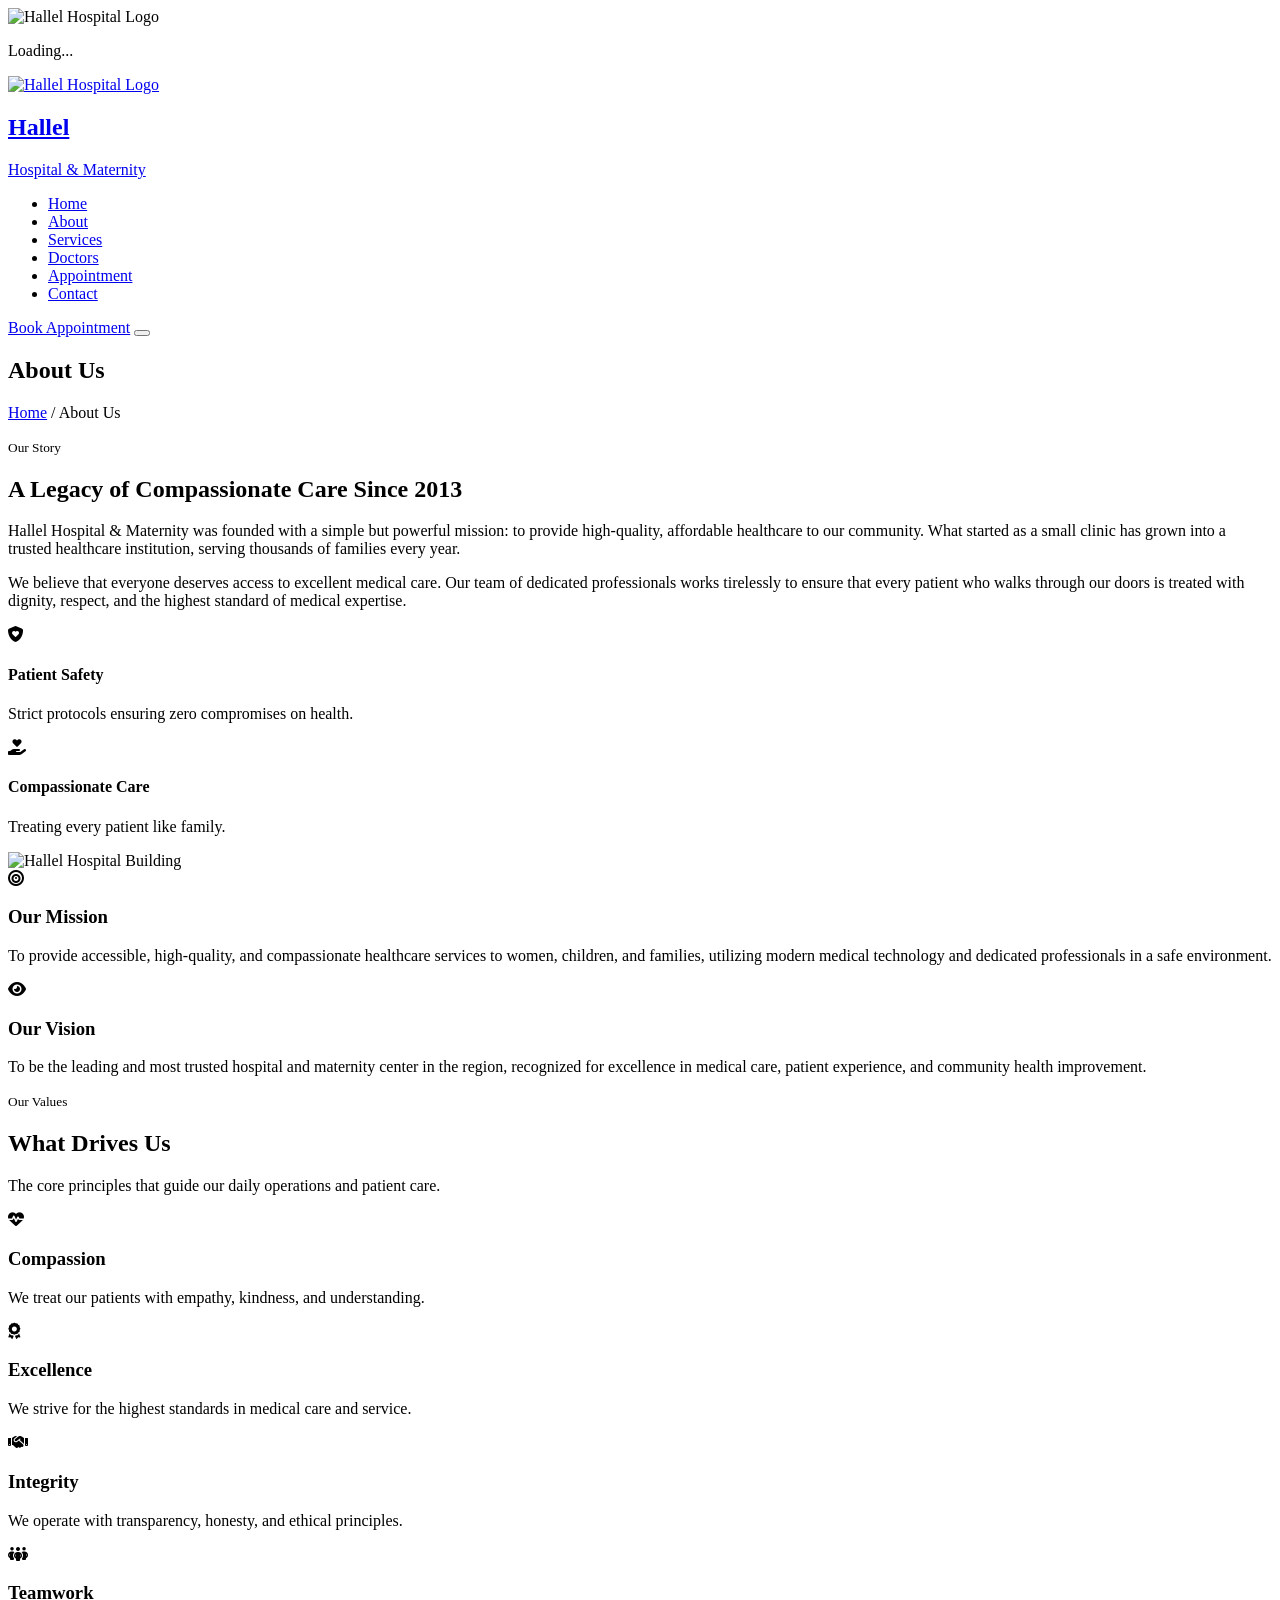
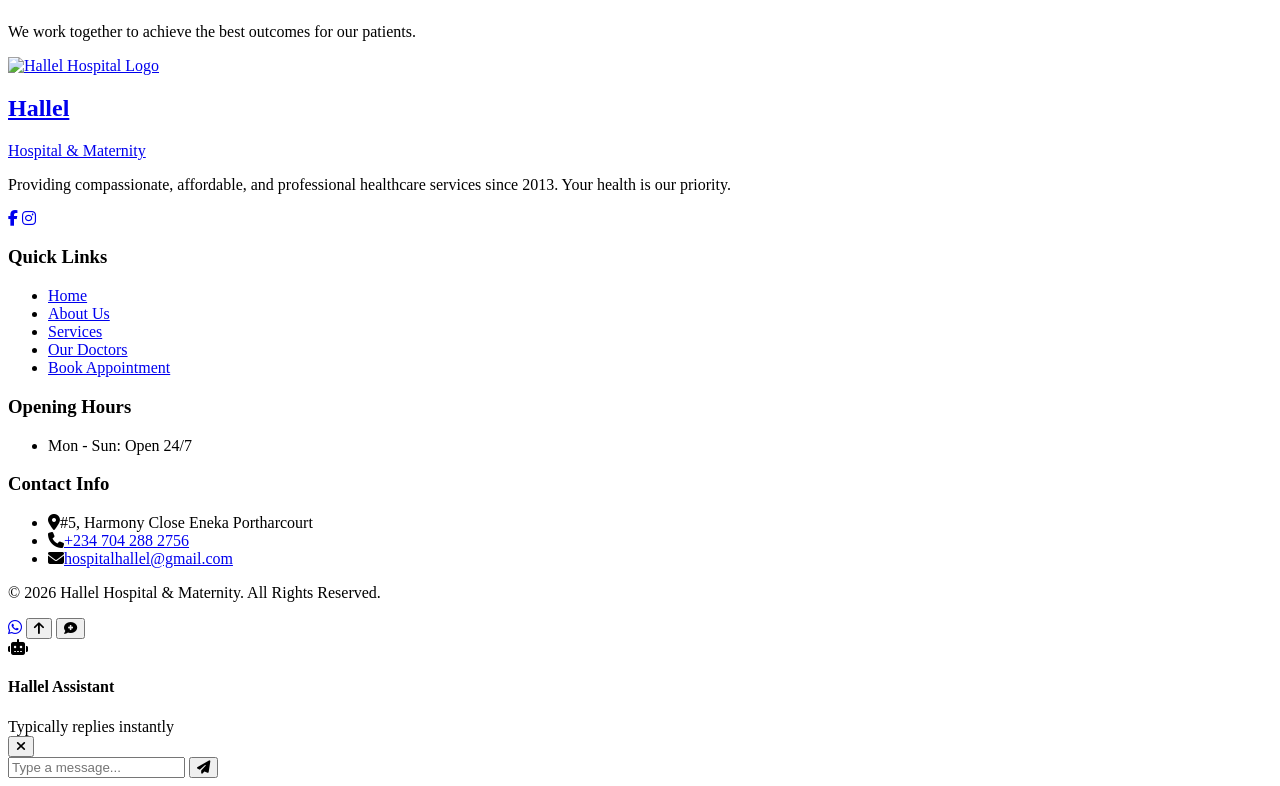
==== about.html @ 0f75df00 "Add files via upload" ====
<!DOCTYPE html>
<html lang="en">
<head>
<meta charset="UTF-8">
<meta name="viewport" content="width=device-width, initial-scale=1.0">
<title>About Us - Hallel Hospital & Maternity</title>
<link rel="icon" type="image/png" href="images/logo.png">
<link rel="preconnect" href="https://fonts.googleapis.com">
<link rel="preconnect" href="https://fonts.gstatic.com" crossorigin>
<link href="https://fonts.googleapis.com/css2?family=Fraunces:opsz,wght@9..144,500;9..144,600;9..144,700&family=Manrope:wght@400;500;600;700;800&display=swap" rel="stylesheet">
<link rel="stylesheet" href="https://cdnjs.cloudflare.com/ajax/libs/font-awesome/6.7.2/css/all.min.css">
<link rel="stylesheet" href="css/style.css">
</head>
<body>

<div id="preloader">
  <div class="preloader-content">
    <img src="images/logo.png" alt="Hallel Hospital Logo">
    <p>Loading...</p>
  </div>
</div>

<header>
  <div class="nav-container">
    <a href="index.html" class="logo">
      <img src="images/logo.png" alt="Hallel Hospital Logo">
      <div class="logo-text"><h2>Hallel</h2><span>Hospital & Maternity</span></div>
    </a>
    <ul class="nav-links" id="nav-links">
      <li><a href="index.html">Home</a></li>
      <li><a href="about.html" class="active-link">About</a></li>
      <li><a href="services.html">Services</a></li>
      <li><a href="doctors.html">Doctors</a></li>
      <li><a href="appointment.html">Appointment</a></li>
      <li><a href="contact.html">Contact</a></li>
    </ul>
    <div class="nav-actions">
      <a href="appointment.html" class="btn btn-primary nav-cta">Book Appointment</a>
      <button id="nav-toggle" aria-label="Menu"><span></span><span></span><span></span></button>
    </div>
  </div>
</header>

<section class="page-hero">
  <div class="hero-content">
    <h1>About Us</h1>
    <p><a href="index.html">Home</a> / About Us</p>
  </div>
</section>

<section class="about-story">
  <div class="container">
    <div class="story-grid">
      <div class="story-content">
        <small>Our Story</small>
        <h2>A Legacy of Compassionate Care Since 2013</h2>
        <p>Hallel Hospital & Maternity was founded with a simple but powerful mission: to provide high-quality, affordable healthcare to our community. What started as a small clinic has grown into a trusted healthcare institution, serving thousands of families every year.</p>
        <p>We believe that everyone deserves access to excellent medical care. Our team of dedicated professionals works tirelessly to ensure that every patient who walks through our doors is treated with dignity, respect, and the highest standard of medical expertise.</p>
        <div class="story-features">
          <div class="story-feature-item">
            <i class="fa-solid fa-shield-heart"></i>
            <div><h4>Patient Safety</h4><p>Strict protocols ensuring zero compromises on health.</p></div>
          </div>
          <div class="story-feature-item">
            <i class="fa-solid fa-hand-holding-heart"></i>
            <div><h4>Compassionate Care</h4><p>Treating every patient like family.</p></div>
          </div>
        </div>
      </div>
      <div class="story-image"><img src="images/about.jpg" alt="Hallel Hospital Building"></div>
    </div>
  </div>
</section>

<section class="mission-vision">
  <div class="container">
    <div class="mv-grid">
      <div class="mv-card">
        <div class="mv-icon"><i class="fa-solid fa-bullseye"></i></div>
        <h3>Our Mission</h3>
        <p>To provide accessible, high-quality, and compassionate healthcare services to women, children, and families, utilizing modern medical technology and dedicated professionals in a safe environment.</p>
      </div>
      <div class="mv-card">
        <div class="mv-icon"><i class="fa-solid fa-eye"></i></div>
        <h3>Our Vision</h3>
        <p>To be the leading and most trusted hospital and maternity center in the region, recognized for excellence in medical care, patient experience, and community health improvement.</p>
      </div>
    </div>
  </div>
</section>

<section class="core-values">
  <div class="container">
    <div class="section-header">
      <small>Our Values</small>
      <h2>What Drives Us</h2>
      <p>The core principles that guide our daily operations and patient care.</p>
    </div>
    <div class="values-grid">
      <div class="value-card"><i class="fa-solid fa-heart-pulse"></i><h3>Compassion</h3><p>We treat our patients with empathy, kindness, and understanding.</p></div>
      <div class="value-card"><i class="fa-solid fa-award"></i><h3>Excellence</h3><p>We strive for the highest standards in medical care and service.</p></div>
      <div class="value-card"><i class="fa-solid fa-handshake"></i><h3>Integrity</h3><p>We operate with transparency, honesty, and ethical principles.</p></div>
      <div class="value-card"><i class="fa-solid fa-people-group"></i><h3>Teamwork</h3><p>We work together to achieve the best outcomes for our patients.</p></div>
    </div>
  </div>
</section>

<footer class="footer">
  <div class="container footer-grid">
    <div class="footer-col footer-about">
      <a href="index.html" class="logo">
        <img src="images/logo.png" alt="Hallel Hospital Logo">
        <div class="logo-text"><h2>Hallel</h2><span>Hospital & Maternity</span></div>
      </a>
      <p>Providing compassionate, affordable, and professional healthcare services since 2013. Your health is our priority.</p>
      <div class="footer-socials">
        <a href="https://web.facebook.com/profile.php?id=61588732847922" target="_blank"><i class="fa-brands fa-facebook-f"></i></a>
        <a href="https://www.instagram.com/hallelhospitalofficial/" target="_blank"><i class="fa-brands fa-instagram"></i></a>
      </div>
    </div>
    <div class="footer-col">
      <h3>Quick Links</h3>
      <ul>
        <li><a href="index.html">Home</a></li>
        <li><a href="about.html">About Us</a></li>
        <li><a href="services.html">Services</a></li>
        <li><a href="doctors.html">Our Doctors</a></li>
        <li><a href="appointment.html">Book Appointment</a></li>
      </ul>
    </div>
    <div class="footer-col">
      <h3>Opening Hours</h3>
      <ul class="footer-hours"><li><span>Mon - Sun:</span> <span>Open 24/7</span></li></ul>
    </div>
    <div class="footer-col">
      <h3>Contact Info</h3>
      <ul class="footer-contact">
        <li><i class="fa-solid fa-location-dot"></i><span>#5, Harmony Close Eneka Portharcourt</span></li>
        <li><i class="fa-solid fa-phone"></i><a href="tel:+2347042882756">+234 704 288 2756</a></li>
        <li><i class="fa-solid fa-envelope"></i><a href="mailto:hospitalhallel@gmail.com">hospitalhallel@gmail.com</a></li>
      </ul>
    </div>
  </div>
  <div class="footer-bottom container"><p>&copy; 2026 Hallel Hospital & Maternity. All Rights Reserved.</p></div>
</footer>

<a href="https://wa.me/2347042882756" class="whatsapp-float" target="_blank"><i class="fa-brands fa-whatsapp"></i></a>
<button id="back-to-top" aria-label="Back to top"><i class="fa-solid fa-arrow-up"></i></button>

<button id="chatbot-toggle"><i class="fa-solid fa-comment-medical"></i></button>
<div id="chatbot-window" class="chatbot-hidden">
  <div class="chatbot-header">
    <div class="chatbot-header-info"><i class="fa-solid fa-robot"></i><div><h4>Hallel Assistant</h4><span>Typically replies instantly</span></div></div>
    <button id="chatbot-close"><i class="fa-solid fa-xmark"></i></button>
  </div>
  <div id="chatbot-messages"></div>
  <div class="chatbot-input">
    <input type="text" id="chatbot-input" placeholder="Type a message...">
    <button id="chatbot-send"><i class="fa-solid fa-paper-plane"></i></button>
  </div>
</div>

<script src="js/script.js"></script>
</body>
</html>
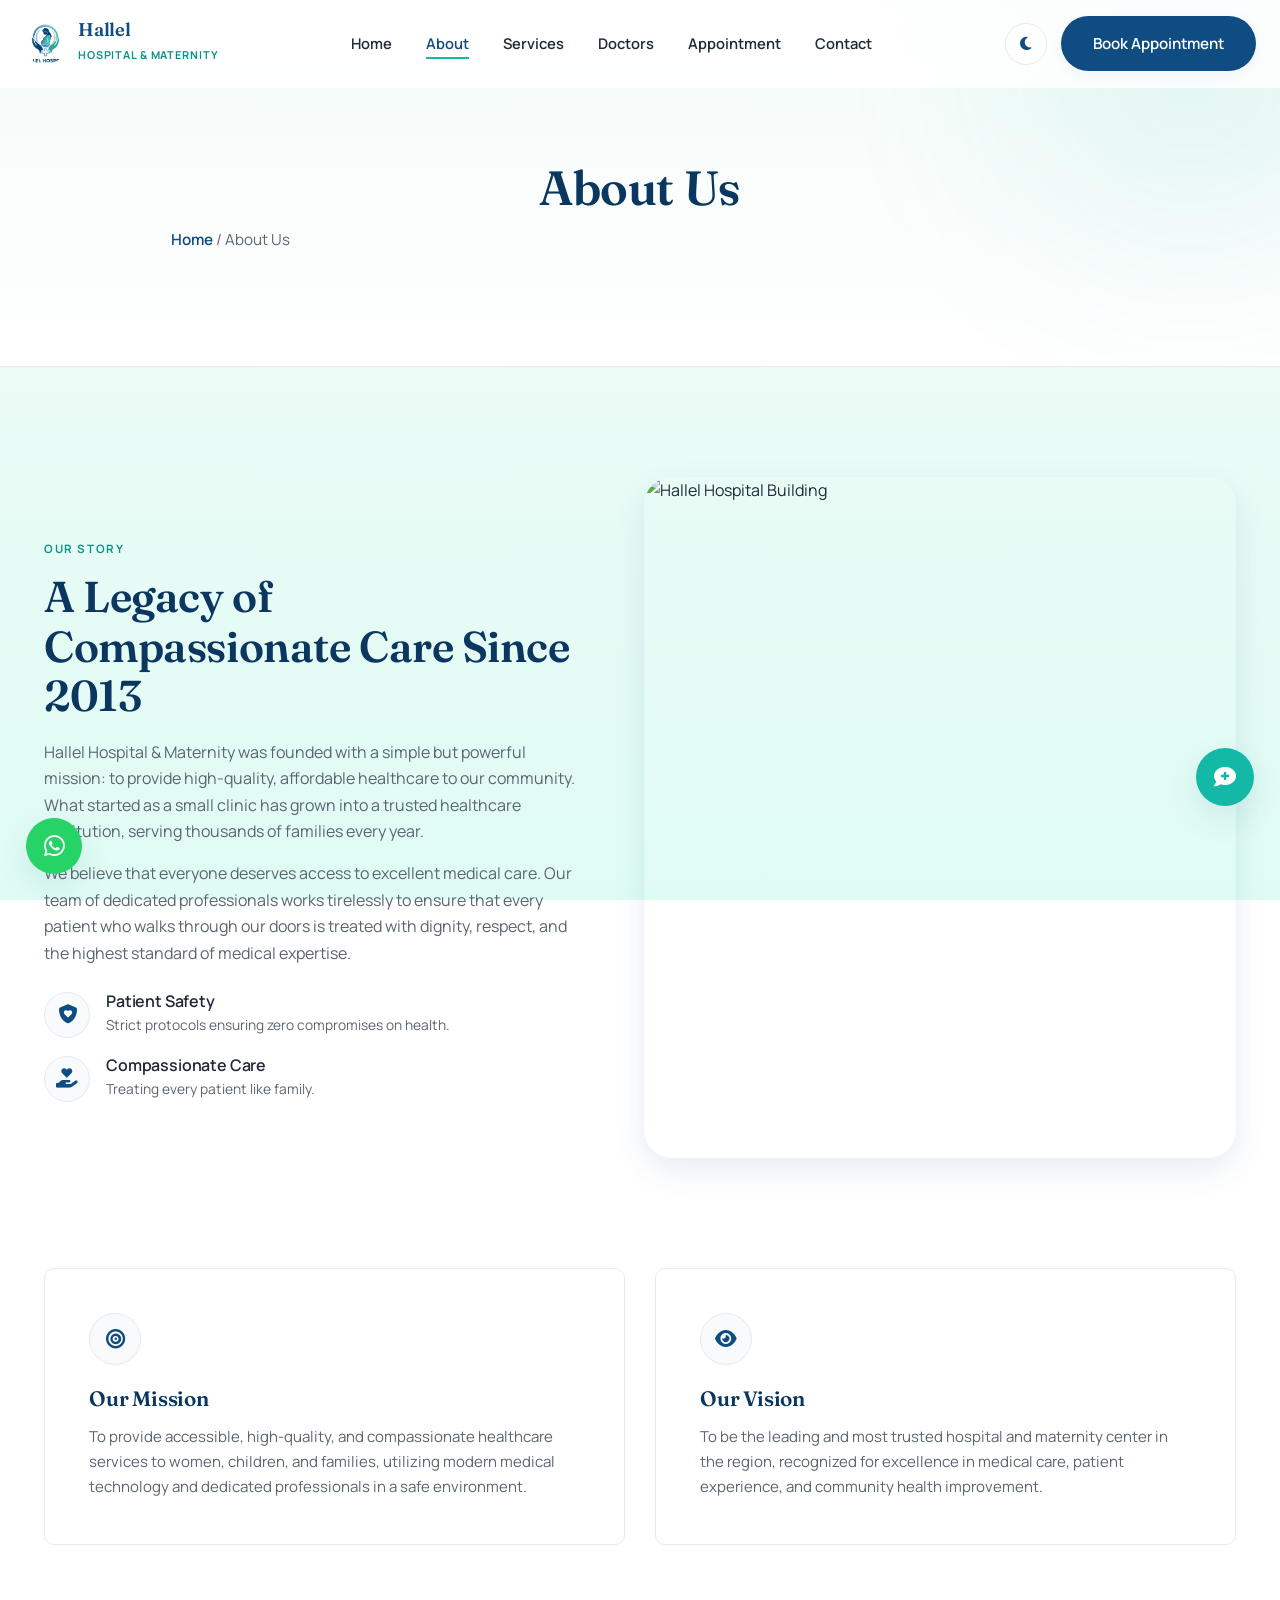
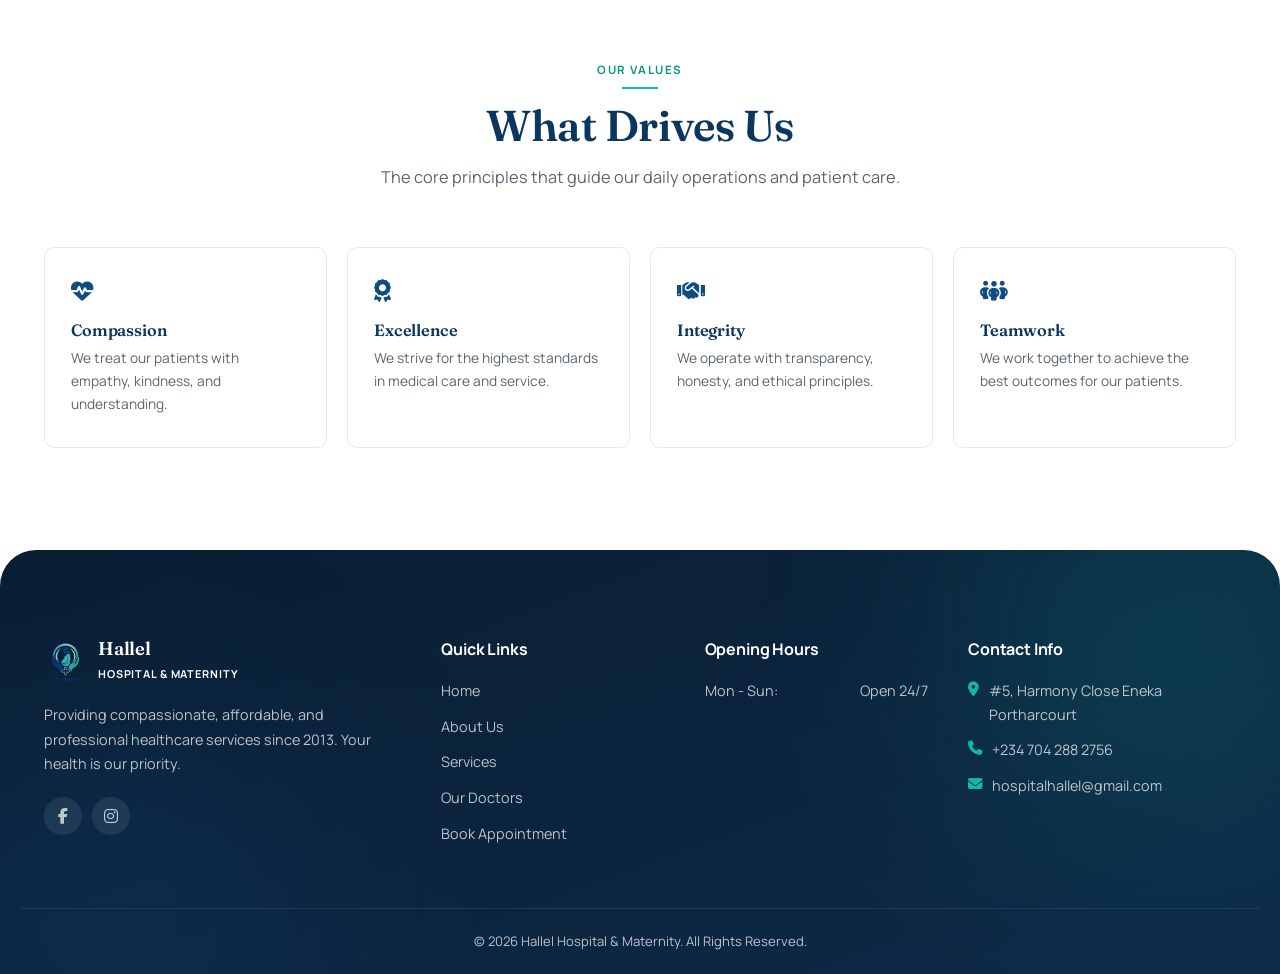
==== commit 47ad20ca: "Add files via upload" ====
--- a/about.html
+++ b/about.html
@@ -35,6 +35,7 @@
       <li><a href="contact.html">Contact</a></li>
     </ul>
     <div class="nav-actions">
+      <button id="theme-toggle" aria-label="Toggle dark mode"><i class="fa-solid fa-moon"></i></button>
       <a href="appointment.html" class="btn btn-primary nav-cta">Book Appointment</a>
       <button id="nav-toggle" aria-label="Menu"><span></span><span></span><span></span></button>
     </div>
--- a/css/style.css
+++ b/css/style.css
@@ -0,0 +1,573 @@
+/* =========================================================
+   HALLEL HOSPITAL & MATERNITY — Premium Design System
+   ========================================================= */
+
+:root {
+  --primary: #0F4C81;
+  --primary-dark: #0A3660;
+  --primary-tint: #E8F0F7;
+  --accent: #14B8A6;
+  --accent-dark: #0D9488;
+  --bg: #FFFFFF;
+  --bg-secondary: #F8FAFC;
+  --success: #22C55E;
+  --emergency: #EC562C;
+  --text: #1F2937;
+  --text-muted: #5B6472;
+  --border: #E5EAF0;
+
+  --font-display: 'Fraunces', serif;
+  --font-body: 'Manrope', sans-serif;
+
+  --radius-sm: 10px;
+  --radius-md: 18px;
+  --radius-lg: 28px;
+  --shadow-sm: 0 4px 16px rgba(15, 76, 129, 0.06);
+  --shadow-md: 0 12px 32px rgba(15, 76, 129, 0.10);
+  --shadow-lg: 0 24px 60px rgba(15, 76, 129, 0.14);
+  --transition: 0.35s cubic-bezier(.4,0,.2,1);
+}
+
+* { margin: 0; padding: 0; box-sizing: border-box; }
+
+html { scroll-behavior: smooth; }
+
+body {
+  font-family: var(--font-body);
+  color: var(--text);
+  background: linear-gradient(180deg, #FFFFFF 0%, #EAFBF6 45%, #DFFCF4 100%);
+  background-attachment: fixed;
+  line-height: 1.65;
+  overflow-x: hidden;
+  -webkit-font-smoothing: antialiased;
+}
+
+img { max-width: 100%; display: block; }
+a { text-decoration: none; color: inherit; }
+ul { list-style: none; }
+button { font-family: inherit; cursor: pointer; border: none; background: none; }
+
+.container { max-width: 1240px; margin: 0 auto; padding: 0 24px; }
+
+/* ---------- Typography ---------- */
+h1, h2, h3, h4 { font-family: var(--font-display); font-weight: 600; color: var(--primary-dark); line-height: 1.15; letter-spacing: -0.01em; }
+h2 { font-size: clamp(1.9rem, 3.4vw, 2.7rem); }
+h3 { font-size: 1.3rem; }
+.section-header { text-align: center; max-width: 620px; margin: 0 auto 56px; }
+.section-header small {
+  display: inline-block; color: var(--accent-dark); font-weight: 700; letter-spacing: 0.14em;
+  text-transform: uppercase; font-size: 0.72rem; margin-bottom: 12px; position: relative; padding-bottom: 10px;
+}
+.section-header small::after {
+  content: ''; position: absolute; bottom: 0; left: 50%; transform: translateX(-50%);
+  width: 36px; height: 2px; background: var(--accent);
+}
+.section-header p { color: var(--text-muted); margin-top: 14px; font-size: 1.02rem; }
+
+/* ---------- Buttons ---------- */
+.btn {
+  display: inline-flex; align-items: center; gap: 10px; padding: 15px 32px;
+  border-radius: 999px; font-weight: 600; font-size: 0.95rem; transition: var(--transition);
+  white-space: nowrap;
+}
+.btn-primary { background: var(--primary); color: #fff; box-shadow: var(--shadow-sm); }
+.btn-primary:hover { background: var(--primary-dark); transform: translateY(-2px); box-shadow: var(--shadow-md); }
+.btn-secondary { background: #fff; color: var(--primary); border: 1.5px solid var(--border); }
+.btn-secondary:hover { border-color: var(--primary); background: var(--primary-tint); }
+.btn-accent { background: var(--accent); color: #fff; }
+.btn-accent:hover { background: var(--accent-dark); }
+
+/* ---------- Preloader ---------- */
+#preloader {
+  position: fixed; inset: 0; background: var(--bg); z-index: 9999;
+  display: flex; align-items: center; justify-content: center; transition: opacity .5s ease, visibility .5s ease;
+}
+#preloader.loaded { opacity: 0; visibility: hidden; }
+.preloader-content { text-align: center; }
+.preloader-content img { width: 52px; margin: 0 auto 14px; animation: pulseFade 1.4s ease-in-out infinite; }
+.preloader-content p { font-size: 0.8rem; letter-spacing: 0.12em; text-transform: uppercase; color: var(--text-muted); }
+@keyframes pulseFade { 0%,100% { opacity: 1; transform: scale(1); } 50% { opacity: .5; transform: scale(.92); } }
+
+/* ---------- Header ---------- */
+header {
+  position: fixed; top: 0; left: 0; right: 0; z-index: 1000;
+  background: rgba(255,255,255,0.85); backdrop-filter: blur(14px);
+  border-bottom: 1px solid transparent; transition: var(--transition);
+}
+header.scrolled { border-bottom-color: var(--border); box-shadow: 0 4px 24px rgba(15,76,129,0.06); }
+.nav-container { display: flex; align-items: center; justify-content: space-between; padding: 16px 24px; }
+.logo { display: flex; align-items: center; gap: 12px; }
+.logo img { width: 42px; height: 42px; border-radius: 50%; object-fit: cover; }
+.logo-text h2 { font-size: 1.15rem; margin: 0; line-height: 1; color: var(--primary); }
+.logo-text span { font-size: 0.68rem; letter-spacing: 0.08em; text-transform: uppercase; color: var(--accent-dark); font-weight: 700; }
+.nav-links { display: flex; gap: 34px; }
+.nav-links a { font-size: 0.92rem; font-weight: 600; color: var(--text); position: relative; padding: 6px 0; transition: var(--transition); }
+.nav-links a::after { content:''; position:absolute; left:0; bottom:0; width:0; height:2px; background: var(--accent); transition: var(--transition); }
+.nav-links a:hover, .nav-links a.active-link { color: var(--primary); }
+.nav-links a:hover::after, .nav-links a.active-link::after { width: 100%; }
+.nav-actions { display: flex; align-items: center; gap: 14px; }
+.nav-cta { display: inline-flex; }
+#nav-toggle {
+  display: none; flex-direction: column; gap: 5px; width: 26px;
+}
+#nav-toggle span { height: 2px; width: 100%; background: var(--primary-dark); border-radius: 2px; transition: var(--transition); }
+
+/* ---------- Hero ---------- */
+.hero {
+  position: relative; padding: 168px 0 100px; background: transparent;
+  overflow: hidden;
+}
+.hero::before {
+  content: ''; position: absolute; top: -120px; right: -120px; width: 480px; height: 480px;
+  background: radial-gradient(circle, rgba(20,184,166,0.12) 0%, transparent 70%); border-radius: 50%;
+}
+.hero-grid { display: grid; grid-template-columns: 1.05fr 0.95fr; gap: 60px; align-items: center; position: relative; z-index: 2; }
+.hero-tag {
+  display: inline-flex; align-items: center; gap: 8px; background: #fff; border: 1px solid var(--border);
+  padding: 8px 18px; border-radius: 999px; font-size: 0.78rem; font-weight: 700; color: var(--primary);
+  box-shadow: var(--shadow-sm); margin-bottom: 26px; letter-spacing: 0.02em;
+}
+.hero-tag .dot { width: 7px; height: 7px; border-radius: 50%; background: var(--success); box-shadow: 0 0 0 4px rgba(34,197,94,0.18); }
+.hero h1 { font-size: clamp(2.4rem, 4.6vw, 3.6rem); margin-bottom: 22px; }
+.hero h1 em { font-style: normal; color: var(--accent-dark); }
+.hero-content p { color: var(--text-muted); font-size: 1.08rem; max-width: 460px; margin-bottom: 34px; }
+.hero-buttons { display: flex; gap: 16px; flex-wrap: wrap; margin-bottom: 40px; }
+.hero-trust { display: flex; gap: 32px; flex-wrap: wrap; }
+.hero-trust div { display: flex; flex-direction: column; }
+.hero-trust strong { font-family: var(--font-display); font-size: 1.6rem; color: var(--primary); }
+.hero-trust span { font-size: 0.78rem; color: var(--text-muted); text-transform: uppercase; letter-spacing: 0.06em; }
+
+.hero-visual { position: relative; }
+.hero-visual .frame {
+  position: relative; border-radius: var(--radius-lg); overflow: hidden; box-shadow: var(--shadow-lg);
+  aspect-ratio: 4/4.6;
+}
+.hero-visual img { width: 100%; height: 100%; object-fit: cover; }
+.pulse-card {
+  position: absolute; left: -30px; bottom: 36px; background: #fff; border-radius: var(--radius-md);
+  padding: 18px 22px; box-shadow: var(--shadow-md); display: flex; align-items: center; gap: 14px;
+  max-width: 240px;
+}
+.pulse-card .pulse-icon {
+  width: 44px; height: 44px; border-radius: 50%; background: var(--primary-tint); display: flex;
+  align-items: center; justify-content: center; color: var(--primary); flex-shrink: 0;
+}
+.pulse-card svg { width: 100%; height: 24px; }
+.pulse-line { stroke: var(--accent); stroke-width: 2.4; fill: none; stroke-linecap: round; stroke-linejoin: round; }
+.pulse-card small { display: block; font-size: 0.68rem; color: var(--text-muted); text-transform: uppercase; letter-spacing: 0.06em; margin-bottom: 4px; }
+
+/* ---------- Emergency Strip ---------- */
+.emergency-cta { background: transparent; padding: 20px 0 40px; }
+.emergency-container {
+  display: flex; align-items: center; justify-content: space-between; gap: 24px; flex-wrap: wrap;
+  background: linear-gradient(120deg, rgba(236,86,44,0.92), rgba(236,86,44,0.75));
+  backdrop-filter: blur(24px);
+  border: 1px solid rgba(255,255,255,0.25);
+  border-radius: var(--radius-lg);
+  padding: 30px 40px;
+  box-shadow: 0 24px 50px rgba(236,86,44,0.22);
+}
+.emergency-text { display: flex; align-items: center; gap: 18px; color: #fff; }
+.emergency-icon-pulse {
+  width: 52px; height: 52px; border-radius: 50%; background: rgba(255,255,255,0.16); display: flex;
+  align-items: center; justify-content: center; font-size: 1.2rem; flex-shrink: 0; position: relative;
+}
+.emergency-icon-pulse::after {
+  content: ''; position: absolute; inset: -6px; border-radius: 50%; border: 2px solid rgba(255,255,255,0.35);
+  animation: ring 1.8s ease-out infinite;
+}
+@keyframes ring { 0% { transform: scale(0.8); opacity: 1; } 100% { transform: scale(1.4); opacity: 0; } }
+.emergency-text h3 { color: #fff; font-size: 1.15rem; margin-bottom: 3px; }
+.emergency-text p { font-size: 0.88rem; opacity: 0.92; }
+.emergency-btn {
+  background: #fff; color: var(--emergency); padding: 14px 28px; border-radius: 999px; font-weight: 700;
+  display: inline-flex; align-items: center; gap: 10px; font-size: 0.92rem; transition: var(--transition);
+}
+.emergency-btn:hover { transform: translateY(-2px); box-shadow: 0 10px 24px rgba(0,0,0,0.18); }
+
+/* ---------- About ---------- */
+.about { padding: 110px 0; background: transparent; }
+.about-container { display: grid; grid-template-columns: 0.9fr 1.1fr; gap: 70px; align-items: center; }
+.about-image { position: relative; }
+.about-image img { border-radius: var(--radius-lg); box-shadow: var(--shadow-md); aspect-ratio: 4/4.8; object-fit: cover; }
+.experience-badge {
+  position: absolute; bottom: -24px; right: -24px; background: var(--primary); color: #fff;
+  padding: 22px 26px; border-radius: var(--radius-md); box-shadow: var(--shadow-lg); text-align: center;
+}
+.experience-badge h3 { color: #fff; font-size: 2rem; margin-bottom: 2px; }
+.experience-badge p { font-size: 0.75rem; opacity: 0.85; line-height: 1.3; }
+.about-content small { color: var(--accent-dark); font-weight: 700; letter-spacing: 0.14em; text-transform: uppercase; font-size: 0.72rem; }
+.about-content h2 { margin: 12px 0 20px; }
+.about-content p { color: var(--text-muted); margin-bottom: 16px; }
+.about-features { display: grid; grid-template-columns: 1fr 1fr; gap: 14px; margin: 26px 0 32px; }
+.about-features div { display: flex; align-items: center; gap: 10px; font-weight: 600; font-size: 0.92rem; }
+.about-features i { color: var(--success); }
+.about-btn { display: inline-flex; align-items: center; gap: 10px; color: var(--primary); font-weight: 700; }
+.about-btn i { transition: var(--transition); }
+.about-btn:hover i { transform: translateX(4px); }
+
+/* ---------- Stats ---------- */
+.stats { background: transparent; padding: 30px 0 90px; position: relative; }
+.stats-grid { display: grid; grid-template-columns: repeat(4, 1fr); gap: 24px; text-align: center; position: relative; z-index: 1; }
+.stat-card {
+  background: rgba(255,255,255,0.55); backdrop-filter: blur(20px);
+  border: 1px solid rgba(255,255,255,0.7); border-radius: var(--radius-md);
+  padding: 34px 20px; box-shadow: var(--shadow-sm); transition: var(--transition);
+}
+.stat-card:hover { transform: translateY(-4px); box-shadow: var(--shadow-md); }
+.stat-card i { font-size: 1.6rem; color: var(--accent-dark); margin-bottom: 14px; }
+.stat-card h2 { color: var(--primary-dark); font-size: 2.3rem; margin-bottom: 4px; }
+.stat-card p { color: var(--text-muted); font-size: 0.85rem; text-transform: uppercase; letter-spacing: 0.05em; }
+
+/* ---------- Services ---------- */
+.services { padding: 110px 0; background: rgba(248, 250, 252, 0.4); }
+.services-grid { display: grid; grid-template-columns: repeat(4, 1fr); gap: 26px; }
+.service-card {
+  background: #fff; border-radius: var(--radius-md); overflow: hidden; box-shadow: var(--shadow-sm);
+  transition: var(--transition); border: 1px solid var(--border);
+}
+.service-card:hover { transform: translateY(-6px); box-shadow: var(--shadow-md); border-color: transparent; }
+.service-card img { height: 170px; width: 100%; object-fit: cover; }
+.service-content { padding: 22px; }
+.service-content h3 { font-size: 1.08rem; margin-bottom: 8px; }
+.service-content p { font-size: 0.88rem; color: var(--text-muted); }
+.services-more { text-align: center; margin-top: 46px; }
+
+/* ---------- Partners ---------- */
+.partners { padding: 70px 0; background: rgba(255,255,255,0.35); border-top: 1px solid var(--border); border-bottom: 1px solid var(--border); }
+.partners .section-header { margin-bottom: 40px; }
+.partners-grid { display: flex; align-items: center; justify-content: center; gap: 48px; flex-wrap: wrap; }
+.partner-card img { height: 40px; width: auto; object-fit: contain; opacity: 0.65; filter: grayscale(1); transition: var(--transition); }
+.partner-card img:hover { opacity: 1; filter: grayscale(0); }
+
+/* ---------- Testimonials ---------- */
+.testimonials { padding: 110px 0; background: rgba(248, 250, 252, 0.4); }
+.testimonials-grid { display: grid; grid-template-columns: repeat(3, 1fr); gap: 26px; }
+.testimonial-card { background: #fff; border-radius: var(--radius-md); padding: 32px; box-shadow: var(--shadow-sm); }
+.testimonial-quote { color: var(--accent); font-size: 1.4rem; margin-bottom: 14px; }
+.testimonial-text { font-size: 0.94rem; color: var(--text); margin-bottom: 20px; min-height: 110px; }
+.testimonial-rating { color: #F5B942; margin-bottom: 18px; font-size: 0.85rem; }
+.testimonial-author { display: flex; align-items: center; gap: 12px; padding-top: 18px; border-top: 1px solid var(--border); }
+.testimonial-author img { width: 44px; height: 44px; border-radius: 50%; object-fit: cover; }
+.testimonial-author h4 { font-size: 0.95rem; }
+.testimonial-author span { font-size: 0.78rem; color: var(--text-muted); }
+
+/* ---------- FAQ ---------- */
+.faq { padding: 110px 0; background: transparent; }
+.faq-item { background: rgba(255,255,255,0.5); }
+.faq-grid { max-width: 760px; margin: 0 auto; display: flex; flex-direction: column; gap: 14px; }
+.faq-item { border: 1px solid var(--border); border-radius: var(--radius-sm); overflow: hidden; }
+.faq-question {
+  width: 100%; padding: 20px 24px; display: flex; justify-content: space-between; align-items: center;
+  font-weight: 700; font-size: 0.98rem; color: var(--primary-dark); text-align: left;
+}
+.faq-question i { color: var(--accent); transition: var(--transition); flex-shrink: 0; margin-left: 16px; }
+.faq-item.active .faq-question i { transform: rotate(45deg); }
+.faq-answer { max-height: 0; overflow: hidden; transition: max-height .35s ease; }
+.faq-item.active .faq-answer { max-height: 240px; }
+.faq-answer p { padding: 0 24px 20px; color: var(--text-muted); font-size: 0.92rem; }
+
+/* ---------- Map ---------- */
+.map-section { padding: 0; }
+.map-card {
+  position: relative; border-radius: var(--radius-lg); overflow: hidden;
+  box-shadow: var(--shadow-lg); margin-bottom: 110px;
+}
+.map-wrapper { width: 100%; height: 480px; }
+.map-wrapper iframe { width: 100%; height: 100%; border: 0; filter: saturate(1.05); }
+.map-info-bar {
+  position: absolute; left: 24px; right: 24px; bottom: 24px;
+  background: rgba(10, 30, 51, 0.82); backdrop-filter: blur(20px);
+  border: 1px solid rgba(255,255,255,0.12);
+  color: #fff; padding: 22px 28px; border-radius: var(--radius-md); display: flex; align-items: center;
+  justify-content: space-between; gap: 24px; flex-wrap: wrap; box-shadow: var(--shadow-md);
+}
+.map-info-item { display: flex; align-items: center; gap: 10px; font-size: 0.88rem; }
+.map-info-item i { color: var(--accent); }
+.map-directions-btn { background: var(--accent); color: #fff; padding: 11px 22px; border-radius: 999px; font-weight: 700; font-size: 0.85rem; display: inline-flex; align-items: center; gap: 8px; }
+@media (max-width: 760px) {
+  .map-info-bar { position: static; margin-top: 16px; justify-content: flex-start; border-radius: var(--radius-md); }
+  .map-card { margin-bottom: 70px; }
+  .map-wrapper { height: 320px; }
+}
+
+/* ---------- Footer ---------- */
+.footer {
+  position: relative; overflow: hidden;
+  background: linear-gradient(160deg, #0A1E33 0%, #0D2A47 100%);
+  color: rgba(255,255,255,0.72); padding: 90px 0 0;
+  border-radius: 36px 36px 0 0; margin-top: -8px;
+}
+.footer::before {
+  content: ''; position: absolute; top: -120px; right: -100px; width: 420px; height: 420px;
+  background: var(--accent); opacity: 0.16; filter: blur(120px); border-radius: 50%;
+}
+.footer::after {
+  content: ''; position: absolute; bottom: -140px; left: -80px; width: 380px; height: 380px;
+  background: var(--primary); opacity: 0.25; filter: blur(120px); border-radius: 50%;
+}
+.footer .container { position: relative; z-index: 1; }
+.footer-grid { display: grid; grid-template-columns: 1.6fr 1fr 1fr 1.2fr; gap: 40px; padding-bottom: 50px; }
+.footer .logo-text h2, .footer .logo-text span { color: #fff; }
+.footer-about .logo { margin-bottom: 18px; }
+.footer-about > p { font-size: 0.9rem; line-height: 1.7; margin-bottom: 20px; }
+.footer-socials { display: flex; gap: 10px; }
+.footer-socials a {
+  width: 38px; height: 38px; border-radius: 50%; background: rgba(255,255,255,0.08); display: flex;
+  align-items: center; justify-content: center; transition: var(--transition);
+}
+.footer-socials a:hover { background: var(--accent); }
+.footer-col h3 { color: #fff; font-size: 1rem; margin-bottom: 20px; font-family: var(--font-body); font-weight: 700; }
+.footer-col ul li { margin-bottom: 12px; font-size: 0.9rem; }
+.footer-col a:hover { color: var(--accent); }
+.footer-hours li { display: flex; justify-content: space-between; }
+.footer-contact li { display: flex; align-items: flex-start; gap: 10px; margin-bottom: 14px; font-size: 0.88rem; }
+.footer-contact i { color: var(--accent); margin-top: 3px; }
+.footer-newsletter { margin-top: 24px; }
+.footer-newsletter h3 { font-family: var(--font-body); color: #fff; font-size: 0.95rem; margin-bottom: 8px; }
+.footer-newsletter p { font-size: 0.85rem; margin-bottom: 14px; }
+.newsletter-form { display: flex; gap: 8px; }
+.newsletter-form input {
+  flex: 1; padding: 12px 16px; border-radius: 999px; border: 1px solid rgba(255,255,255,0.15);
+  background: rgba(255,255,255,0.06); color: #fff; font-size: 0.85rem;
+}
+.newsletter-form input::placeholder { color: rgba(255,255,255,0.5); }
+.newsletter-form button { width: 42px; height: 42px; border-radius: 50%; background: var(--accent); color: #fff; flex-shrink: 0; }
+.footer-bottom { border-top: 1px solid rgba(255,255,255,0.08); padding: 22px 0; text-align: center; font-size: 0.82rem; }
+
+/* ---------- Floating widgets ---------- */
+.whatsapp-float {
+  position: fixed; bottom: 26px; left: 26px; width: 56px; height: 56px; border-radius: 50%;
+  background: #25D366; color: #fff; display: flex; align-items: center; justify-content: center;
+  font-size: 1.5rem; box-shadow: var(--shadow-md); z-index: 900; transition: var(--transition);
+}
+.whatsapp-float:hover { transform: scale(1.08); }
+
+#back-to-top {
+  position: fixed; bottom: 26px; right: 26px; width: 48px; height: 48px; border-radius: 50%;
+  background: var(--primary); color: #fff; display: flex; align-items: center; justify-content: center;
+  box-shadow: var(--shadow-md); z-index: 900; opacity: 0; visibility: hidden; transform: translateY(10px);
+  transition: var(--transition);
+}
+#back-to-top.show { opacity: 1; visibility: visible; transform: translateY(0); }
+
+#chatbot-toggle {
+  position: fixed; bottom: 94px; right: 26px; width: 58px; height: 58px; border-radius: 50%;
+  background: var(--accent); color: #fff; font-size: 1.4rem; display: flex; align-items: center;
+  justify-content: center; box-shadow: var(--shadow-md); z-index: 900; transition: var(--transition);
+}
+#chatbot-toggle:hover { transform: scale(1.06); }
+#chatbot-window {
+  position: fixed; bottom: 162px; right: 26px; width: 320px; max-width: calc(100vw - 40px);
+  background: #fff; border-radius: var(--radius-md); box-shadow: var(--shadow-lg); z-index: 900;
+  display: flex; flex-direction: column; overflow: hidden; transition: var(--transition);
+  height: 420px;
+}
+.chatbot-hidden { opacity: 0; visibility: hidden; transform: translateY(16px) scale(0.98); }
+.chatbot-header { background: var(--primary); color: #fff; padding: 16px 18px; display: flex; align-items: center; justify-content: space-between; }
+.chatbot-header-info { display: flex; align-items: center; gap: 10px; }
+.chatbot-header-info h4 { color: #fff; font-size: 0.92rem; }
+.chatbot-header-info span { font-size: 0.7rem; opacity: 0.8; }
+#chatbot-messages { flex: 1; padding: 16px; overflow-y: auto; font-size: 0.86rem; }
+.chatbot-input { display: flex; border-top: 1px solid var(--border); padding: 10px; gap: 8px; }
+.chatbot-input input { flex: 1; padding: 10px 14px; border-radius: 999px; border: 1px solid var(--border); font-size: 0.85rem; }
+.chatbot-input button { width: 38px; height: 38px; border-radius: 50%; background: var(--primary); color: #fff; flex-shrink: 0; }
+
+/* ---------- Reveal animation ---------- */
+.reveal { opacity: 0; transform: translateY(28px); transition: opacity .7s ease, transform .7s ease; }
+.reveal.visible { opacity: 1; transform: translateY(0); }
+
+/* ---------- Responsive ---------- */
+@media (max-width: 980px) {
+  .hero-grid, .about-container { grid-template-columns: 1fr; }
+  .hero-visual { order: -1; max-width: 420px; margin: 0 auto; }
+  .services-grid { grid-template-columns: repeat(2, 1fr); }
+  .testimonials-grid { grid-template-columns: 1fr; }
+  .stats-grid { grid-template-columns: repeat(2, 1fr); gap: 32px; }
+  .footer-grid { grid-template-columns: 1fr 1fr; }
+}
+
+@media (max-width: 720px) {
+  .nav-links { position: fixed; top: 74px; left: 0; right: 0; background: #fff; flex-direction: column;
+    padding: 24px; gap: 4px; box-shadow: var(--shadow-md); transform: translateY(-130%); transition: var(--transition); }
+  .nav-links.open { transform: translateY(0); }
+  .nav-links a { display: block; padding: 12px 0; border-bottom: 1px solid var(--border); }
+  #nav-toggle { display: flex; }
+  .nav-cta { display: none; }
+  .services-grid { grid-template-columns: 1fr; }
+  .footer-grid { grid-template-columns: 1fr; }
+  .emergency-container { text-align: center; justify-content: center; }
+  .experience-badge { right: 12px; bottom: -18px; padding: 16px 18px; }
+}
+
+/* =========================================================
+   INTERIOR PAGES — shared components
+   ========================================================= */
+
+.page-hero {
+  position: relative; padding: 160px 0 80px; text-align: center;
+  background: linear-gradient(180deg, #F3FBF8 0%, #FFFFFF 100%);
+  border-bottom: 1px solid var(--border);
+  overflow: hidden;
+}
+.page-hero::before {
+  content: ''; position: absolute; top: -100px; right: -80px; width: 340px; height: 340px;
+  background: var(--accent); opacity: 0.10; filter: blur(110px); border-radius: 50%;
+}
+.page-hero h1 { color: var(--primary-dark); font-size: clamp(2.1rem, 4vw, 3rem); margin-bottom: 12px; position: relative; z-index: 1; }
+.page-hero p { color: var(--text-muted); font-size: 0.95rem; position: relative; z-index: 1; }
+.page-hero p a { color: var(--primary); font-weight: 600; }
+
+/* About story */
+.about-story { padding: 110px 0; }
+.story-grid { display: grid; grid-template-columns: 0.95fr 1.05fr; gap: 64px; align-items: center; }
+.story-image img { border-radius: var(--radius-lg); box-shadow: var(--shadow-md); aspect-ratio: 4/4.6; object-fit: cover; }
+.story-content small { color: var(--accent-dark); font-weight: 700; letter-spacing: 0.14em; text-transform: uppercase; font-size: 0.72rem; }
+.story-content h2 { margin: 12px 0 18px; }
+.story-content p { color: var(--text-muted); margin-bottom: 16px; }
+.story-features { display: flex; flex-direction: column; gap: 18px; margin-top: 26px; }
+.story-feature-item { display: flex; gap: 16px; align-items: flex-start; }
+.story-feature-item i { color: var(--primary); font-size: 1.2rem; background: var(--bg-secondary); border: 1px solid var(--border); width: 46px; height: 46px; border-radius: 50%; display: flex; align-items: center; justify-content: center; flex-shrink: 0; }
+.story-feature-item h4 { font-size: 1rem; margin-bottom: 4px; font-family: var(--font-body); color: var(--text); }
+.story-feature-item p { font-size: 0.86rem; margin: 0; }
+
+/* Mission & Vision */
+.mission-vision { padding: 0 0 110px; }
+.mv-grid { display: grid; grid-template-columns: 1fr 1fr; gap: 30px; }
+.mv-card { background: #fff; border: 1px solid var(--border); border-radius: var(--radius-sm); padding: 44px; box-shadow: none; }
+.mv-icon { width: 52px; height: 52px; border-radius: 50%; background: var(--bg-secondary); color: var(--primary); display: flex; align-items: center; justify-content: center; font-size: 1.2rem; margin-bottom: 22px; border: 1px solid var(--border); }
+.mv-card h3 { margin-bottom: 14px; }
+.mv-card p { color: var(--text-muted); font-size: 0.94rem; }
+
+/* Core values */
+.core-values { padding: 0 0 110px; }
+.values-grid { display: grid; grid-template-columns: repeat(4, 1fr); gap: 20px; }
+.value-card { text-align: left; background: #fff; border: 1px solid var(--border); border-radius: var(--radius-sm); padding: 32px 26px; transition: var(--transition); box-shadow: none; }
+.value-card:hover { border-color: var(--accent); transform: none; }
+.value-card i { font-size: 1.4rem; color: var(--primary); margin-bottom: 18px; display: block; }
+.value-card h3 { font-size: 1.02rem; margin-bottom: 8px; }
+.value-card p { font-size: 0.86rem; color: var(--text-muted); }
+
+/* Doctors */
+.doctors-section { padding: 110px 0; }
+.doctors-grid { display: grid; grid-template-columns: repeat(3, 1fr); gap: 28px; }
+.doctor-card { background: #fff; border: 1px solid var(--border); border-radius: var(--radius-sm); overflow: hidden; box-shadow: none; transition: var(--transition); }
+.doctor-card:hover { border-color: var(--accent); transform: none; box-shadow: none; }
+.doctor-image img { width: 100%; aspect-ratio: 1/1; object-fit: cover; }
+.doctor-info { padding: 24px; text-align: center; }
+.doctor-info h3 { font-size: 1.1rem; margin-bottom: 4px; }
+.doctor-info span { display: inline-block; color: var(--accent-dark); font-weight: 700; font-size: 0.78rem; text-transform: uppercase; letter-spacing: 0.04em; margin-bottom: 12px; }
+.doctor-info p { font-size: 0.88rem; color: var(--text-muted); margin-bottom: 16px; }
+.doctor-socials { display: flex; justify-content: center; gap: 10px; }
+.doctor-socials a { width: 34px; height: 34px; border-radius: 50%; background: var(--primary-tint); color: var(--primary); display: flex; align-items: center; justify-content: center; transition: var(--transition); }
+.doctor-socials a:hover { background: var(--primary); color: #fff; }
+
+/* CTA section */
+.cta-section { padding: 90px 0; text-align: center; background: linear-gradient(120deg, var(--primary-dark), var(--primary)); border-radius: var(--radius-lg); max-width: 1160px; margin: 0 auto 110px; }
+.cta-section h2 { color: #fff; margin-bottom: 10px; }
+.cta-section p { color: rgba(255,255,255,0.8); margin-bottom: 30px; }
+.cta-section .hero-buttons { display: flex; gap: 16px; justify-content: center; flex-wrap: wrap; }
+
+/* Forms — Contact & Appointment */
+.contact-section, .appointment-section { padding: 100px 0 110px; }
+.contact-grid, .appointment-grid { display: grid; grid-template-columns: 1.4fr 0.9fr; gap: 50px; align-items: start; }
+.contact-form-wrapper h2, .appointment-form-wrapper h2 { margin-bottom: 10px; }
+.contact-form-wrapper > p, .appointment-form-wrapper > p { color: var(--text-muted); margin-bottom: 30px; }
+.form-grid { display: grid; grid-template-columns: 1fr 1fr; gap: 20px; }
+.form-group.full-width { grid-column: 1 / -1; }
+.form-group label { display: block; font-size: 0.82rem; font-weight: 700; margin-bottom: 8px; color: var(--text); }
+.form-group input, .form-group select, .form-group textarea {
+  width: 100%; padding: 13px 16px; border: 1.5px solid var(--border); border-radius: var(--radius-sm);
+  font-family: inherit; font-size: 0.92rem; background: #fff; transition: var(--transition);
+}
+.form-group input:focus, .form-group select:focus, .form-group textarea:focus { outline: none; border-color: var(--accent); box-shadow: 0 0 0 4px rgba(20,184,166,0.12); }
+.form-btn { margin-top: 8px; width: 100%; justify-content: center; }
+.form-success-message { display: none; text-align: center; padding: 50px 20px; }
+.form-success-message.show { display: block; }
+.form-success-message i { font-size: 3rem; color: var(--success); margin-bottom: 16px; }
+.form-success-message h3 { margin-bottom: 8px; }
+.form-success-message p { color: var(--text-muted); }
+
+.contact-info-card, .appointment-info { display: flex; flex-direction: column; gap: 18px; }
+.contact-info-card { background: #fff; border: 1px solid var(--border); border-radius: var(--radius-sm); padding: 32px; box-shadow: none; }
+.contact-info-item { display: flex; gap: 16px; align-items: flex-start; margin-bottom: 22px; }
+.contact-info-item:last-child { margin-bottom: 0; }
+.contact-info-item i { width: 42px; height: 42px; border-radius: 50%; background: var(--bg-secondary); border: 1px solid var(--border); color: var(--primary); display: flex; align-items: center; justify-content: center; flex-shrink: 0; }
+.contact-info-item h4 { font-size: 0.92rem; margin-bottom: 3px; font-family: var(--font-body); }
+.contact-info-item p { font-size: 0.88rem; color: var(--text-muted); }
+.map-container { border-radius: var(--radius-sm); overflow: hidden; box-shadow: none; border: 1px solid var(--border); }
+
+.info-card { background: #fff; border: 1px solid var(--border); border-radius: var(--radius-sm); padding: 28px; text-align: left; box-shadow: none; }
+.info-icon { width: 44px; height: 44px; border-radius: 50%; background: var(--bg-secondary); border: 1px solid var(--border); color: var(--primary); display: flex; align-items: center; justify-content: center; margin: 0 0 16px; font-size: 1.05rem; }
+.info-card h3 { font-size: 1rem; margin-bottom: 6px; }
+.info-card p { font-size: 0.86rem; color: var(--text-muted); margin-bottom: 4px; }
+.info-card strong, .info-card a strong { color: var(--primary); font-size: 0.94rem; }
+
+@media (max-width: 900px) {
+  .story-grid, .mv-grid, .contact-grid, .appointment-grid { grid-template-columns: 1fr; }
+  .values-grid, .doctors-grid { grid-template-columns: repeat(2, 1fr); }
+  .form-grid { grid-template-columns: 1fr; }
+}
+@media (max-width: 600px) {
+  .values-grid, .doctors-grid { grid-template-columns: 1fr; }
+}
+
+/* =========================================================
+   DARK MODE
+   ========================================================= */
+body.dark-mode {
+  --bg-secondary: #101A28;
+  --text: #E4EAF2;
+  --text-muted: #9AA7B8;
+  --border: rgba(255,255,255,0.10);
+  --primary-tint: rgba(15,76,129,0.25);
+  background: linear-gradient(180deg, #0A1220 0%, #0C1B22 50%, #0E2422 100%);
+}
+body.dark-mode h1, body.dark-mode h2, body.dark-mode h3, body.dark-mode h4 { color: #EAF2FA; }
+body.dark-mode .logo-text h2 { color: #8FC2EA; }
+body.dark-mode .logo-text span { color: var(--accent); }
+
+body.dark-mode header { background: rgba(10,18,32,0.85); }
+body.dark-mode .nav-links a { color: var(--text); }
+body.dark-mode .nav-links a:hover, body.dark-mode .nav-links a.active-link { color: #8FC2EA; }
+body.dark-mode .nav-links { background: #0D1826; }
+
+body.dark-mode .hero-tag { background: rgba(255,255,255,0.06); }
+body.dark-mode .btn-secondary { background: rgba(255,255,255,0.05); color: #8FC2EA; }
+body.dark-mode .pulse-card { background: #101C2C; }
+
+body.dark-mode .services,
+body.dark-mode .testimonials,
+body.dark-mode .partners { background: rgba(255,255,255,0.02); }
+body.dark-mode .service-card,
+body.dark-mode .testimonial-card { background: #101C2C; border-color: var(--border); }
+
+body.dark-mode .faq-item { background: rgba(255,255,255,0.04); }
+body.dark-mode .stat-card { background: rgba(255,255,255,0.05); }
+
+body.dark-mode .page-hero { background: linear-gradient(180deg, #0D1B28 0%, #0A1220 100%); border-bottom-color: var(--border); }
+body.dark-mode .mv-card,
+body.dark-mode .value-card,
+body.dark-mode .doctor-card,
+body.dark-mode .contact-info-card,
+body.dark-mode .info-card { background: #101C2C; border-color: var(--border); }
+
+body.dark-mode .form-group input,
+body.dark-mode .form-group select,
+body.dark-mode .form-group textarea {
+  background: #101C2C; border-color: var(--border); color: var(--text);
+}
+body.dark-mode .form-group input::placeholder,
+body.dark-mode .form-group textarea::placeholder { color: var(--text-muted); }
+
+body.dark-mode #chatbot-window { background: #101C2C; }
+body.dark-mode #chatbot-messages p[style*="F8FAFC"] { background: rgba(255,255,255,0.06) !important; color: var(--text); }
+
+/* Theme toggle button */
+#theme-toggle {
+  width: 42px; height: 42px; border-radius: 50%; border: 1px solid var(--border);
+  background: #fff; color: var(--primary); display: flex; align-items: center; justify-content: center;
+  font-size: 0.95rem; transition: var(--transition); flex-shrink: 0;
+}
+#theme-toggle:hover { border-color: var(--accent); color: var(--accent); }
+body.dark-mode #theme-toggle { background: rgba(255,255,255,0.06); color: var(--accent); }
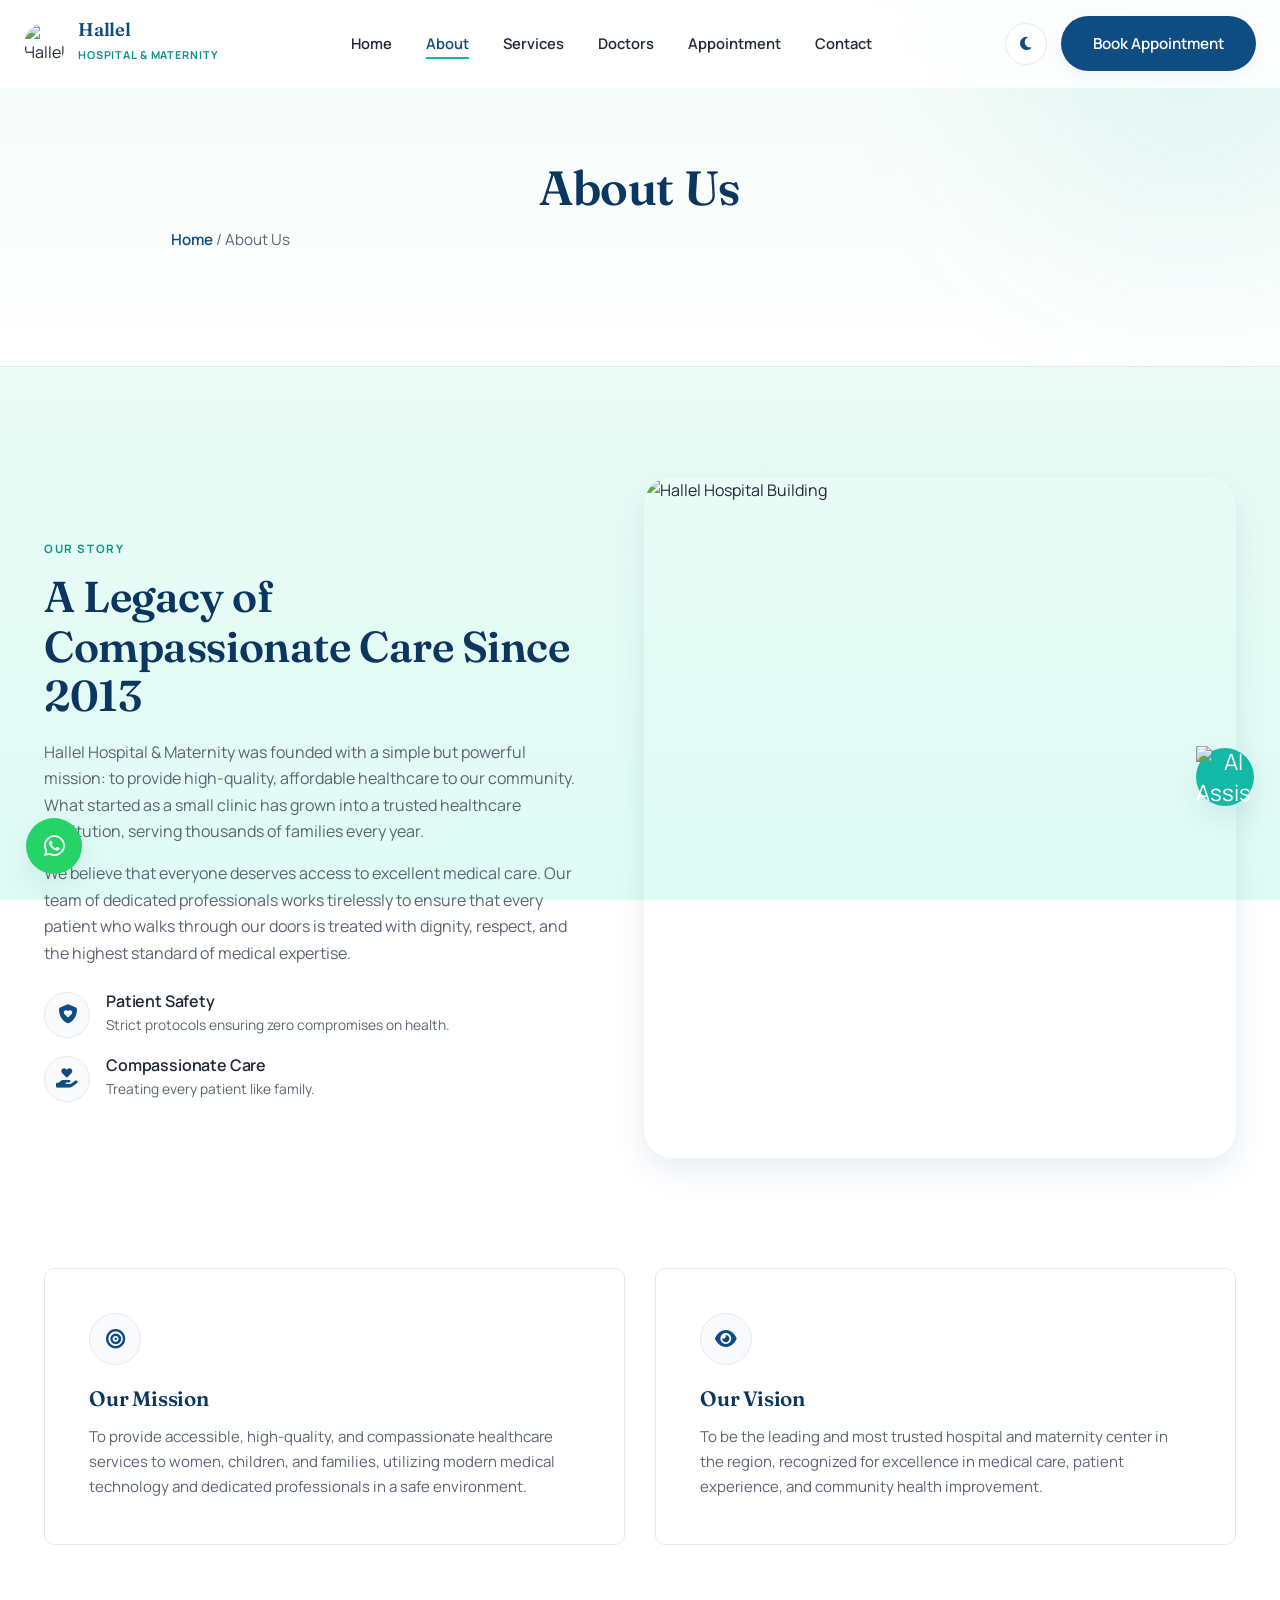
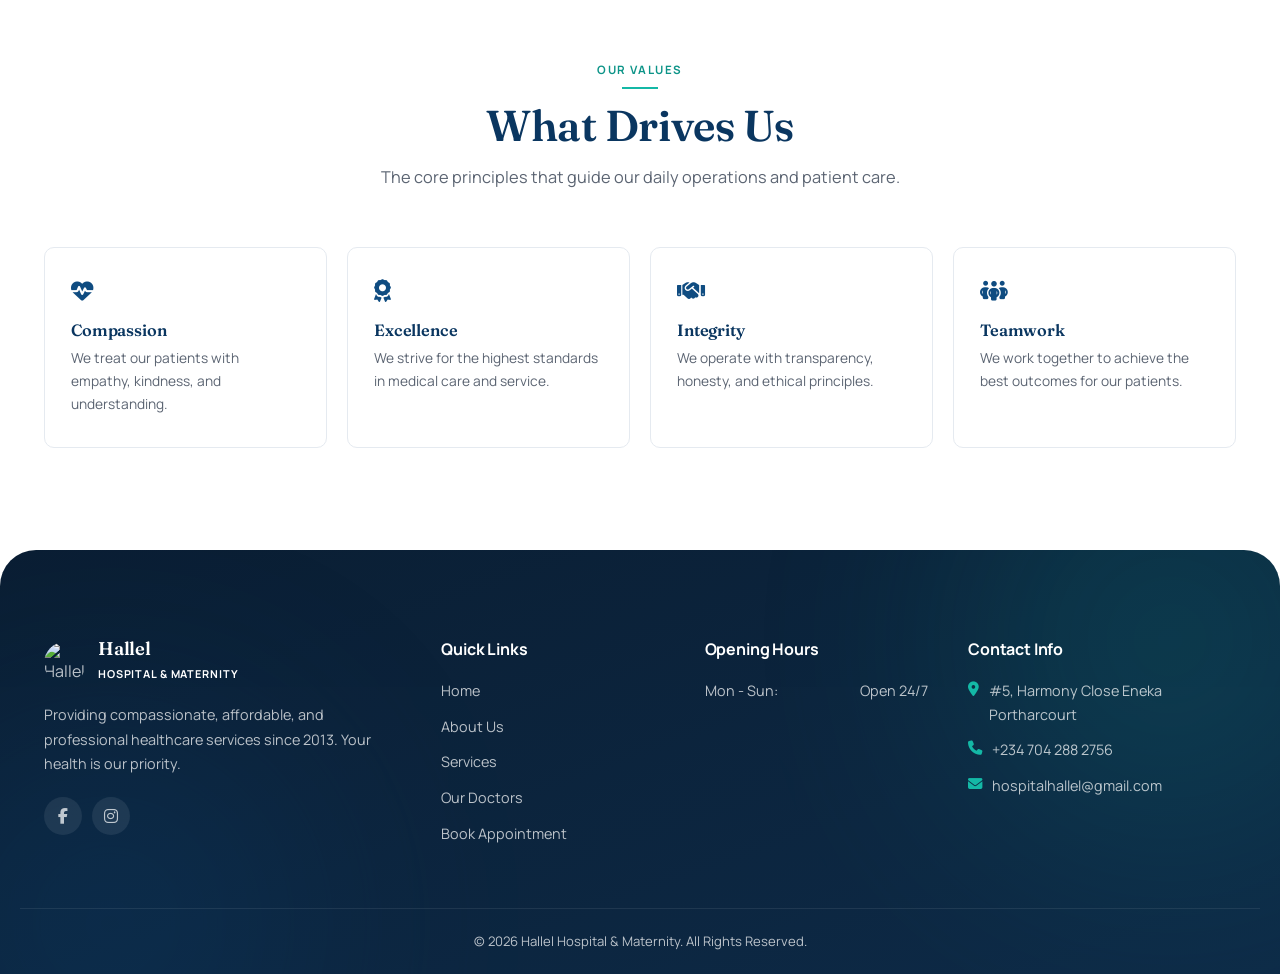
==== commit 4a9e72e0: "Add files via upload" ====
--- a/about.html
+++ b/about.html
@@ -4,7 +4,7 @@
 <meta charset="UTF-8">
 <meta name="viewport" content="width=device-width, initial-scale=1.0">
 <title>About Us - Hallel Hospital & Maternity</title>
-<link rel="icon" type="image/png" href="images/logo.png">
+<link rel="icon" type="image/png" href="logo.png">
 <link rel="preconnect" href="https://fonts.googleapis.com">
 <link rel="preconnect" href="https://fonts.gstatic.com" crossorigin>
 <link href="https://fonts.googleapis.com/css2?family=Fraunces:opsz,wght@9..144,500;9..144,600;9..144,700&family=Manrope:wght@400;500;600;700;800&display=swap" rel="stylesheet">
@@ -15,7 +15,7 @@
 
 <div id="preloader">
   <div class="preloader-content">
-    <img src="images/logo.png" alt="Hallel Hospital Logo">
+    <img src="logo.png" alt="Hallel Hospital Logo">
     <p>Loading...</p>
   </div>
 </div>
@@ -23,7 +23,7 @@
 <header>
   <div class="nav-container">
     <a href="index.html" class="logo">
-      <img src="images/logo.png" alt="Hallel Hospital Logo">
+      <img src="logo.png" alt="Hallel Hospital Logo">
       <div class="logo-text"><h2>Hallel</h2><span>Hospital & Maternity</span></div>
     </a>
     <ul class="nav-links" id="nav-links">
@@ -52,7 +52,7 @@
 <section class="about-story">
   <div class="container">
     <div class="story-grid">
-      <div class="story-content">
+      <div class="story-content reveal">
         <small>Our Story</small>
         <h2>A Legacy of Compassionate Care Since 2013</h2>
         <p>Hallel Hospital & Maternity was founded with a simple but powerful mission: to provide high-quality, affordable healthcare to our community. What started as a small clinic has grown into a trusted healthcare institution, serving thousands of families every year.</p>
@@ -68,7 +68,7 @@
           </div>
         </div>
       </div>
-      <div class="story-image"><img src="images/about.jpg" alt="Hallel Hospital Building"></div>
+      <div class="story-image reveal"><img src="about.jpg" alt="Hallel Hospital Building"></div>
     </div>
   </div>
 </section>
@@ -76,12 +76,12 @@
 <section class="mission-vision">
   <div class="container">
     <div class="mv-grid">
-      <div class="mv-card">
+      <div class="mv-card reveal">
         <div class="mv-icon"><i class="fa-solid fa-bullseye"></i></div>
         <h3>Our Mission</h3>
         <p>To provide accessible, high-quality, and compassionate healthcare services to women, children, and families, utilizing modern medical technology and dedicated professionals in a safe environment.</p>
       </div>
-      <div class="mv-card">
+      <div class="mv-card reveal">
         <div class="mv-icon"><i class="fa-solid fa-eye"></i></div>
         <h3>Our Vision</h3>
         <p>To be the leading and most trusted hospital and maternity center in the region, recognized for excellence in medical care, patient experience, and community health improvement.</p>
@@ -98,10 +98,10 @@
       <p>The core principles that guide our daily operations and patient care.</p>
     </div>
     <div class="values-grid">
-      <div class="value-card"><i class="fa-solid fa-heart-pulse"></i><h3>Compassion</h3><p>We treat our patients with empathy, kindness, and understanding.</p></div>
-      <div class="value-card"><i class="fa-solid fa-award"></i><h3>Excellence</h3><p>We strive for the highest standards in medical care and service.</p></div>
-      <div class="value-card"><i class="fa-solid fa-handshake"></i><h3>Integrity</h3><p>We operate with transparency, honesty, and ethical principles.</p></div>
-      <div class="value-card"><i class="fa-solid fa-people-group"></i><h3>Teamwork</h3><p>We work together to achieve the best outcomes for our patients.</p></div>
+      <div class="value-card reveal"><i class="fa-solid fa-heart-pulse"></i><h3>Compassion</h3><p>We treat our patients with empathy, kindness, and understanding.</p></div>
+      <div class="value-card reveal"><i class="fa-solid fa-award"></i><h3>Excellence</h3><p>We strive for the highest standards in medical care and service.</p></div>
+      <div class="value-card reveal"><i class="fa-solid fa-handshake"></i><h3>Integrity</h3><p>We operate with transparency, honesty, and ethical principles.</p></div>
+      <div class="value-card reveal"><i class="fa-solid fa-people-group"></i><h3>Teamwork</h3><p>We work together to achieve the best outcomes for our patients.</p></div>
     </div>
   </div>
 </section>
@@ -110,7 +110,7 @@
   <div class="container footer-grid">
     <div class="footer-col footer-about">
       <a href="index.html" class="logo">
-        <img src="images/logo.png" alt="Hallel Hospital Logo">
+        <img src="logo.png" alt="Hallel Hospital Logo">
         <div class="logo-text"><h2>Hallel</h2><span>Hospital & Maternity</span></div>
       </a>
       <p>Providing compassionate, affordable, and professional healthcare services since 2013. Your health is our priority.</p>
@@ -148,10 +148,10 @@
 <a href="https://wa.me/2347042882756" class="whatsapp-float" target="_blank"><i class="fa-brands fa-whatsapp"></i></a>
 <button id="back-to-top" aria-label="Back to top"><i class="fa-solid fa-arrow-up"></i></button>
 
-<button id="chatbot-toggle"><i class="fa-solid fa-comment-medical"></i></button>
+<button id="chatbot-toggle"><img src="ai-icon.png" alt="AI Assistant" class="ai-icon-img"></button>
 <div id="chatbot-window" class="chatbot-hidden">
   <div class="chatbot-header">
-    <div class="chatbot-header-info"><i class="fa-solid fa-robot"></i><div><h4>Hallel Assistant</h4><span>Typically replies instantly</span></div></div>
+    <div class="chatbot-header-info"><img src="ai-icon.png" alt="AI Assistant" class="ai-icon-img-sm"><div><h4>Hallel Assistant</h4><span>Typically replies instantly</span></div></div>
     <button id="chatbot-close"><i class="fa-solid fa-xmark"></i></button>
   </div>
   <div id="chatbot-messages"></div>
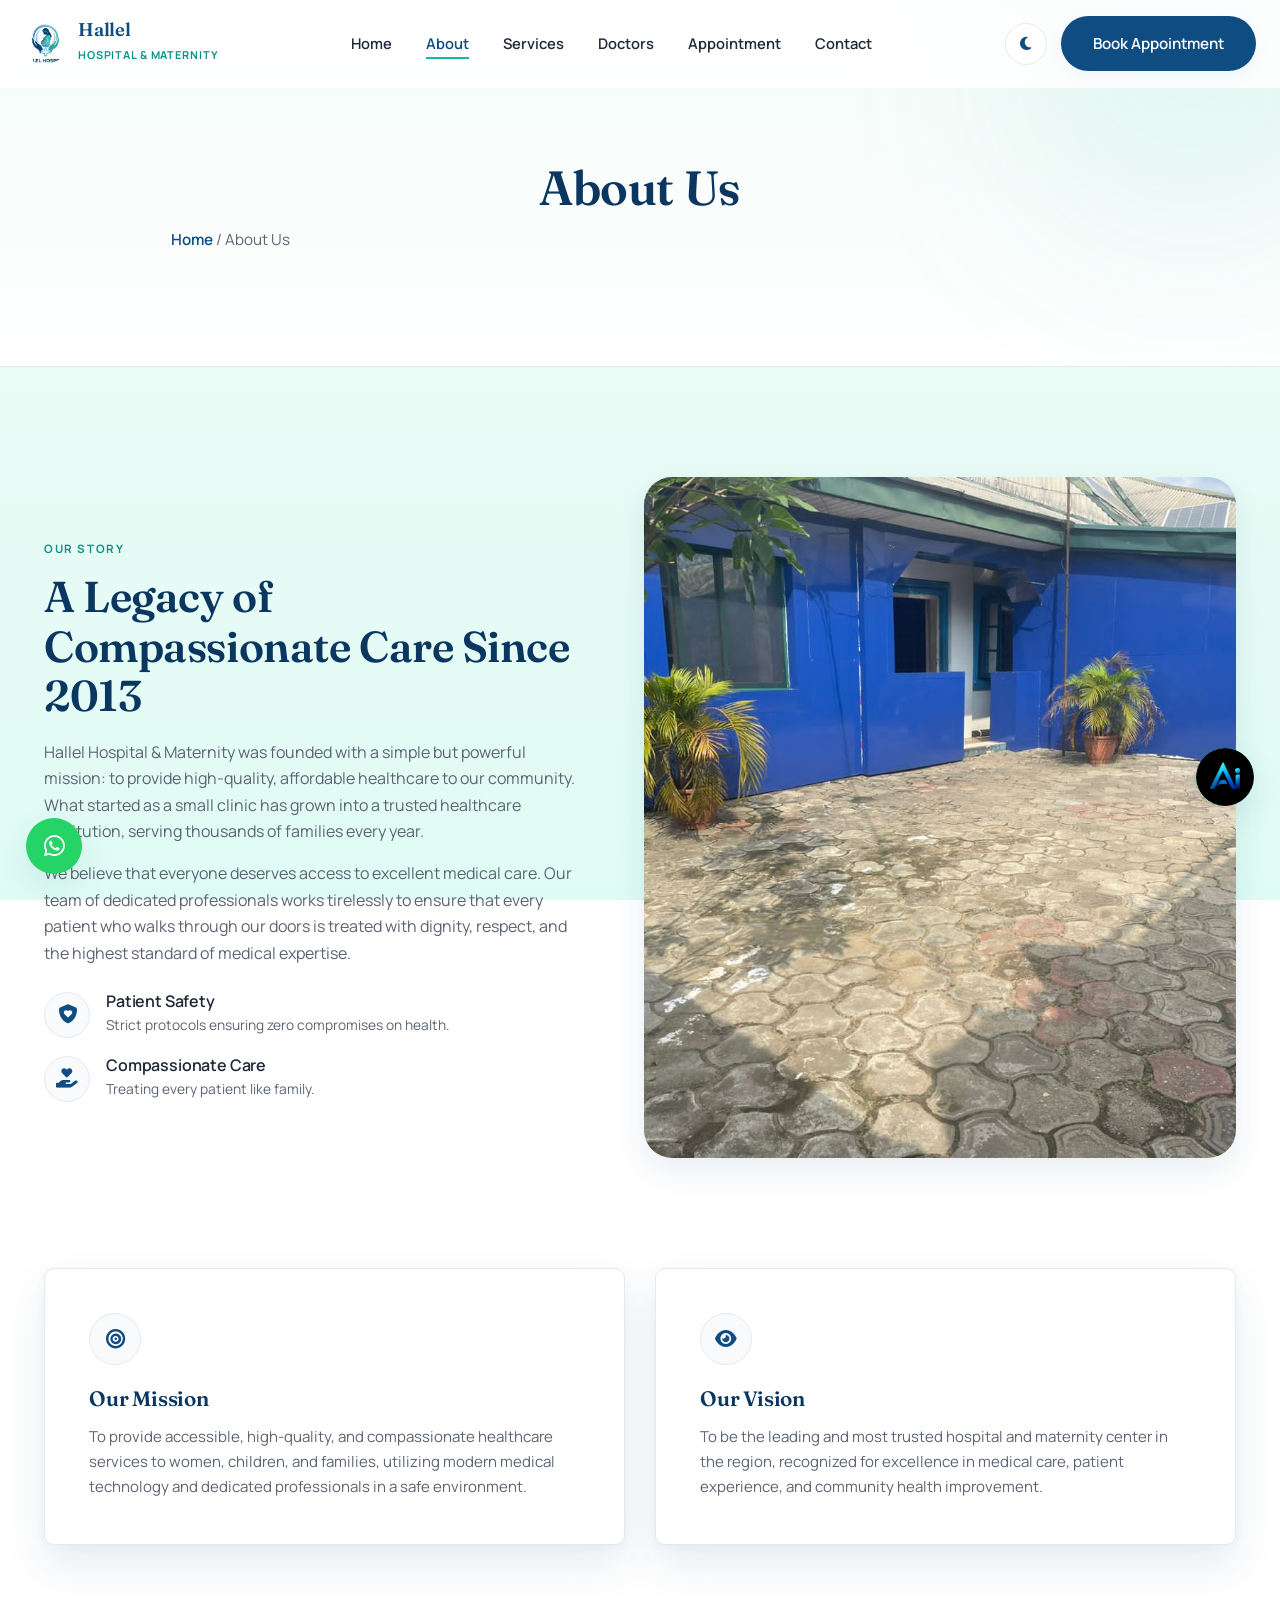
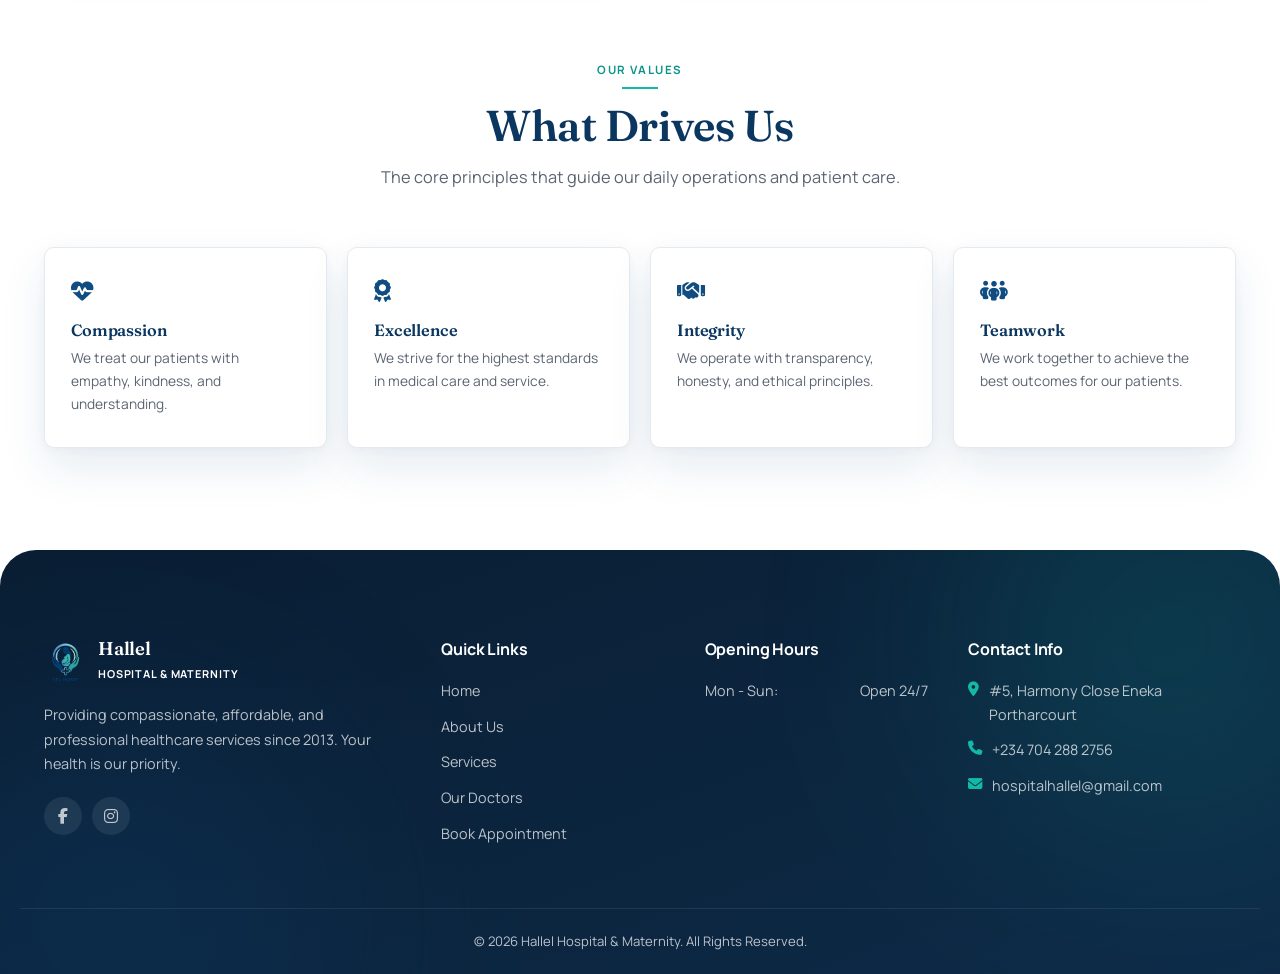
==== commit 22887fa0: "Add files via upload" ====
--- a/about.html
+++ b/about.html
@@ -7,6 +7,7 @@
 <link rel="icon" type="image/png" href="logo.png">
 <link rel="preconnect" href="https://fonts.googleapis.com">
 <link rel="preconnect" href="https://fonts.gstatic.com" crossorigin>
+<link rel="preconnect" href="https://images.unsplash.com">
 <link href="https://fonts.googleapis.com/css2?family=Fraunces:opsz,wght@9..144,500;9..144,600;9..144,700&family=Manrope:wght@400;500;600;700;800&display=swap" rel="stylesheet">
 <link rel="stylesheet" href="https://cdnjs.cloudflare.com/ajax/libs/font-awesome/6.7.2/css/all.min.css">
 <link rel="stylesheet" href="css/style.css">
@@ -68,7 +69,7 @@
           </div>
         </div>
       </div>
-      <div class="story-image reveal"><img src="about.jpg" alt="Hallel Hospital Building"></div>
+      <div class="story-image reveal"><img src="about.jpg" alt="Hallel Hospital Building" loading="lazy" decoding="async" class="lightbox-img"></div>
     </div>
   </div>
 </section>
--- a/css/style.css
+++ b/css/style.css
@@ -25,6 +25,8 @@
   --shadow-sm: 0 4px 16px rgba(15, 76, 129, 0.06);
   --shadow-md: 0 12px 32px rgba(15, 76, 129, 0.10);
   --shadow-lg: 0 24px 60px rgba(15, 76, 129, 0.14);
+  --shadow-premium: 0 2px 8px rgba(15,76,129,0.04), 0 20px 44px rgba(15,76,129,0.10);
+  --shadow-premium-hover: 0 6px 16px rgba(15,76,129,0.08), 0 32px 64px rgba(15,76,129,0.16);
   --transition: 0.35s cubic-bezier(.4,0,.2,1);
 }
 
@@ -70,7 +72,13 @@
   border-radius: 999px; font-weight: 600; font-size: 0.95rem; transition: var(--transition);
   white-space: nowrap;
 }
-.btn-primary { background: var(--primary); color: #fff; box-shadow: var(--shadow-sm); }
+.btn-primary { background: var(--primary); color: #fff; box-shadow: var(--shadow-sm); position: relative; overflow: hidden; }
+.btn-primary::before {
+  content: ''; position: absolute; top: 0; left: -75%; width: 50%; height: 100%;
+  background: linear-gradient(120deg, transparent, rgba(255,255,255,0.35), transparent);
+  transform: skewX(-20deg); transition: left .6s ease;
+}
+.btn-primary:hover::before { left: 130%; }
 .btn-primary:hover { background: var(--primary-dark); transform: translateY(-2px); box-shadow: var(--shadow-md); }
 .btn-secondary { background: #fff; color: var(--primary); border: 1.5px solid var(--border); }
 .btn-secondary:hover { border-color: var(--primary); background: var(--primary-tint); }
@@ -111,6 +119,10 @@
   display: none; flex-direction: column; gap: 5px; width: 26px;
 }
 #nav-toggle span { height: 2px; width: 100%; background: var(--primary-dark); border-radius: 2px; transition: var(--transition); }
+#nav-toggle.open span:nth-child(1) { transform: translateY(7px) rotate(45deg); }
+#nav-toggle.open span:nth-child(2) { opacity: 0; }
+#nav-toggle.open span:nth-child(3) { transform: translateY(-7px) rotate(-45deg); }
+body.dark-mode #nav-toggle span { background: var(--text); }
 
 /* ---------- Hero ---------- */
 .hero {
@@ -166,6 +178,7 @@
   border-radius: var(--radius-lg);
   padding: 30px 40px;
   box-shadow: 0 24px 50px rgba(236,86,44,0.22);
+  position: relative; z-index: 1;
 }
 .emergency-text { display: flex; align-items: center; gap: 18px; color: #fff; }
 .emergency-icon-pulse {
@@ -212,9 +225,15 @@
 .stat-card {
   background: rgba(255,255,255,0.55); backdrop-filter: blur(20px);
   border: 1px solid rgba(255,255,255,0.7); border-radius: var(--radius-md);
-  padding: 34px 20px; box-shadow: var(--shadow-sm); transition: var(--transition);
-}
-.stat-card:hover { transform: translateY(-4px); box-shadow: var(--shadow-md); }
+  padding: 34px 20px; box-shadow: var(--shadow-premium); transition: var(--transition); position: relative; overflow: hidden;
+}
+.stat-card::after {
+  content: ''; position: absolute; bottom: 0; left: 0; right: 0; height: 3px;
+  background: linear-gradient(90deg, var(--primary), var(--accent)); transform: scaleX(0); transform-origin: center;
+  transition: transform .4s ease;
+}
+.stat-card:hover::after { transform: scaleX(1); }
+.stat-card:hover { transform: translateY(-6px); box-shadow: var(--shadow-premium-hover); }
 .stat-card i { font-size: 1.6rem; color: var(--accent-dark); margin-bottom: 14px; }
 .stat-card h2 { color: var(--primary-dark); font-size: 2.3rem; margin-bottom: 4px; }
 .stat-card p { color: var(--text-muted); font-size: 0.85rem; text-transform: uppercase; letter-spacing: 0.05em; }
@@ -223,11 +242,19 @@
 .services { padding: 110px 0; background: rgba(248, 250, 252, 0.4); }
 .services-grid { display: grid; grid-template-columns: repeat(4, 1fr); gap: 26px; }
 .service-card {
-  background: #fff; border-radius: var(--radius-md); overflow: hidden; box-shadow: var(--shadow-sm);
-  transition: var(--transition); border: 1px solid var(--border);
-}
-.service-card:hover { transform: translateY(-6px); box-shadow: var(--shadow-md); border-color: transparent; }
-.service-card img { height: 170px; width: 100%; object-fit: cover; }
+  background: #fff; border-radius: var(--radius-md); overflow: hidden; box-shadow: var(--shadow-premium);
+  transition: var(--transition); border: 1px solid var(--border); position: relative;
+}
+.service-card::before {
+  content: ''; position: absolute; top: 0; left: 0; right: 0; height: 3px;
+  background: linear-gradient(90deg, var(--primary), var(--accent)); transform: scaleX(0); transform-origin: left;
+  transition: transform .4s ease; z-index: 2;
+}
+.service-card:hover::before { transform: scaleX(1); }
+.service-card:hover { transform: translateY(-8px); box-shadow: var(--shadow-premium-hover); border-color: transparent; }
+.service-card img { height: 170px; width: 100%; object-fit: cover; transition: transform .6s ease; }
+.service-card:hover img { transform: scale(1.08); }
+.service-card .service-content { position: relative; overflow: hidden; }
 .service-content { padding: 22px; }
 .service-content h3 { font-size: 1.08rem; margin-bottom: 8px; }
 .service-content p { font-size: 0.88rem; color: var(--text-muted); }
@@ -243,7 +270,14 @@
 /* ---------- Testimonials ---------- */
 .testimonials { padding: 110px 0; background: rgba(248, 250, 252, 0.4); }
 .testimonials-grid { display: grid; grid-template-columns: repeat(3, 1fr); gap: 26px; }
-.testimonial-card { background: #fff; border-radius: var(--radius-md); padding: 32px; box-shadow: var(--shadow-sm); }
+.testimonial-card { background: #fff; border-radius: var(--radius-md); padding: 32px; box-shadow: var(--shadow-premium); position: relative; overflow: hidden; transition: var(--transition); border: 1px solid var(--border); }
+.testimonial-card::before {
+  content: ''; position: absolute; top: 0; left: 0; right: 0; height: 3px;
+  background: linear-gradient(90deg, var(--accent), var(--primary)); transform: scaleX(0); transform-origin: left;
+  transition: transform .4s ease;
+}
+.testimonial-card:hover::before { transform: scaleX(1); }
+.testimonial-card:hover { transform: translateY(-6px); box-shadow: var(--shadow-premium-hover); }
 .testimonial-quote { color: var(--accent); font-size: 1.4rem; margin-bottom: 14px; }
 .testimonial-text { font-size: 0.94rem; color: var(--text); margin-bottom: 20px; min-height: 110px; }
 .testimonial-rating { color: #F5B942; margin-bottom: 18px; font-size: 0.85rem; }
@@ -355,8 +389,11 @@
   position: fixed; bottom: 94px; right: 26px; width: 58px; height: 58px; border-radius: 50%;
   background: var(--accent); color: #fff; font-size: 1.4rem; display: flex; align-items: center;
   justify-content: center; box-shadow: var(--shadow-md); z-index: 900; transition: var(--transition);
+  overflow: hidden; padding: 0;
 }
 #chatbot-toggle:hover { transform: scale(1.06); }
+.ai-icon-img { width: 100%; height: 100%; object-fit: cover; border-radius: 50%; }
+.ai-icon-img-sm { width: 26px; height: 26px; object-fit: cover; border-radius: 50%; }
 #chatbot-window {
   position: fixed; bottom: 162px; right: 26px; width: 320px; max-width: calc(100vw - 40px);
   background: #fff; border-radius: var(--radius-md); box-shadow: var(--shadow-lg); z-index: 900;
@@ -374,8 +411,18 @@
 .chatbot-input button { width: 38px; height: 38px; border-radius: 50%; background: var(--primary); color: #fff; flex-shrink: 0; }
 
 /* ---------- Reveal animation ---------- */
-.reveal { opacity: 0; transform: translateY(28px); transition: opacity .7s ease, transform .7s ease; }
+.reveal { opacity: 0; transform: translateY(32px); transition: opacity .8s cubic-bezier(.16,1,.3,1), transform .8s cubic-bezier(.16,1,.3,1); }
 .reveal.visible { opacity: 1; transform: translateY(0); }
+
+/* ---------- Hero entrance ---------- */
+@keyframes fadeSlideUp { from { opacity: 0; transform: translateY(24px); } to { opacity: 1; transform: translateY(0); } }
+.hero-content > * { opacity: 0; animation: fadeSlideUp .8s cubic-bezier(.16,1,.3,1) forwards; }
+.hero-content > *:nth-child(1) { animation-delay: .05s; }
+.hero-content > *:nth-child(2) { animation-delay: .15s; }
+.hero-content > *:nth-child(3) { animation-delay: .25s; }
+.hero-content > *:nth-child(4) { animation-delay: .35s; }
+.hero-content > *:nth-child(5) { animation-delay: .45s; }
+.hero-visual { opacity: 0; animation: fadeSlideUp 1s cubic-bezier(.16,1,.3,1) forwards; animation-delay: .3s; }
 
 /* ---------- Responsive ---------- */
 @media (max-width: 980px) {
@@ -387,13 +434,16 @@
   .footer-grid { grid-template-columns: 1fr 1fr; }
 }
 
-@media (max-width: 720px) {
+@media (max-width: 1040px) {
   .nav-links { position: fixed; top: 74px; left: 0; right: 0; background: #fff; flex-direction: column;
-    padding: 24px; gap: 4px; box-shadow: var(--shadow-md); transform: translateY(-130%); transition: var(--transition); }
+    padding: 24px; gap: 4px; box-shadow: var(--shadow-md); transform: translateY(-130%); transition: var(--transition); max-height: 80vh; overflow-y: auto; }
   .nav-links.open { transform: translateY(0); }
   .nav-links a { display: block; padding: 12px 0; border-bottom: 1px solid var(--border); }
   #nav-toggle { display: flex; }
   .nav-cta { display: none; }
+}
+
+@media (max-width: 720px) {
   .services-grid { grid-template-columns: 1fr; }
   .footer-grid { grid-template-columns: 1fr; }
   .emergency-container { text-align: center; justify-content: center; }
@@ -414,8 +464,8 @@
   content: ''; position: absolute; top: -100px; right: -80px; width: 340px; height: 340px;
   background: var(--accent); opacity: 0.10; filter: blur(110px); border-radius: 50%;
 }
-.page-hero h1 { color: var(--primary-dark); font-size: clamp(2.1rem, 4vw, 3rem); margin-bottom: 12px; position: relative; z-index: 1; }
-.page-hero p { color: var(--text-muted); font-size: 0.95rem; position: relative; z-index: 1; }
+.page-hero h1 { color: var(--primary-dark); font-size: clamp(2.1rem, 4vw, 3rem); margin-bottom: 12px; position: relative; z-index: 1; opacity: 0; animation: fadeSlideUp .7s cubic-bezier(.16,1,.3,1) forwards; }
+.page-hero p { color: var(--text-muted); font-size: 0.95rem; position: relative; z-index: 1; opacity: 0; animation: fadeSlideUp .7s cubic-bezier(.16,1,.3,1) forwards .15s; }
 .page-hero p a { color: var(--primary); font-weight: 600; }
 
 /* About story */
@@ -434,7 +484,13 @@
 /* Mission & Vision */
 .mission-vision { padding: 0 0 110px; }
 .mv-grid { display: grid; grid-template-columns: 1fr 1fr; gap: 30px; }
-.mv-card { background: #fff; border: 1px solid var(--border); border-radius: var(--radius-sm); padding: 44px; box-shadow: none; }
+.mv-card { background: #fff; border: 1px solid var(--border); border-radius: var(--radius-sm); padding: 44px; box-shadow: var(--shadow-premium); transition: var(--transition); position: relative; overflow: hidden; }
+.mv-card::before {
+  content: ''; position: absolute; top: 0; left: 0; right: 0; height: 3px;
+  background: linear-gradient(90deg, var(--primary), var(--accent)); transform: scaleX(0); transform-origin: left; transition: transform .4s ease;
+}
+.mv-card:hover::before { transform: scaleX(1); }
+.mv-card:hover { transform: translateY(-4px); box-shadow: var(--shadow-premium-hover); }
 .mv-icon { width: 52px; height: 52px; border-radius: 50%; background: var(--bg-secondary); color: var(--primary); display: flex; align-items: center; justify-content: center; font-size: 1.2rem; margin-bottom: 22px; border: 1px solid var(--border); }
 .mv-card h3 { margin-bottom: 14px; }
 .mv-card p { color: var(--text-muted); font-size: 0.94rem; }
@@ -442,8 +498,13 @@
 /* Core values */
 .core-values { padding: 0 0 110px; }
 .values-grid { display: grid; grid-template-columns: repeat(4, 1fr); gap: 20px; }
-.value-card { text-align: left; background: #fff; border: 1px solid var(--border); border-radius: var(--radius-sm); padding: 32px 26px; transition: var(--transition); box-shadow: none; }
-.value-card:hover { border-color: var(--accent); transform: none; }
+.value-card { text-align: left; background: #fff; border: 1px solid var(--border); border-radius: var(--radius-sm); padding: 32px 26px; transition: var(--transition); box-shadow: var(--shadow-premium); position: relative; overflow: hidden; }
+.value-card::before {
+  content: ''; position: absolute; top: 0; left: 0; right: 0; height: 3px;
+  background: linear-gradient(90deg, var(--primary), var(--accent)); transform: scaleX(0); transform-origin: left; transition: transform .4s ease;
+}
+.value-card:hover::before { transform: scaleX(1); }
+.value-card:hover { border-color: transparent; transform: translateY(-5px); box-shadow: var(--shadow-premium-hover); }
 .value-card i { font-size: 1.4rem; color: var(--primary); margin-bottom: 18px; display: block; }
 .value-card h3 { font-size: 1.02rem; margin-bottom: 8px; }
 .value-card p { font-size: 0.86rem; color: var(--text-muted); }
@@ -451,8 +512,17 @@
 /* Doctors */
 .doctors-section { padding: 110px 0; }
 .doctors-grid { display: grid; grid-template-columns: repeat(3, 1fr); gap: 28px; }
-.doctor-card { background: #fff; border: 1px solid var(--border); border-radius: var(--radius-sm); overflow: hidden; box-shadow: none; transition: var(--transition); }
-.doctor-card:hover { border-color: var(--accent); transform: none; box-shadow: none; }
+.doctor-card { background: #fff; border: 1px solid var(--border); border-radius: var(--radius-sm); overflow: hidden; box-shadow: var(--shadow-premium); transition: var(--transition); position: relative; }
+.doctor-card::before {
+  content: ''; position: absolute; top: 0; left: 0; right: 0; height: 3px;
+  background: linear-gradient(90deg, var(--primary), var(--accent)); transform: scaleX(0); transform-origin: left;
+  transition: transform .4s ease; z-index: 2;
+}
+.doctor-card:hover::before { transform: scaleX(1); }
+.doctor-card:hover { border-color: transparent; transform: translateY(-6px); box-shadow: var(--shadow-premium-hover); }
+.doctor-image { overflow: hidden; }
+.doctor-image img { transition: transform .6s ease; }
+.doctor-card:hover .doctor-image img { transform: scale(1.08); }
 .doctor-image img { width: 100%; aspect-ratio: 1/1; object-fit: cover; }
 .doctor-info { padding: 24px; text-align: center; }
 .doctor-info h3 { font-size: 1.1rem; margin-bottom: 4px; }
@@ -489,15 +559,21 @@
 .form-success-message p { color: var(--text-muted); }
 
 .contact-info-card, .appointment-info { display: flex; flex-direction: column; gap: 18px; }
-.contact-info-card { background: #fff; border: 1px solid var(--border); border-radius: var(--radius-sm); padding: 32px; box-shadow: none; }
+.contact-info-card { background: #fff; border: 1px solid var(--border); border-radius: var(--radius-sm); padding: 32px; box-shadow: var(--shadow-premium); }
 .contact-info-item { display: flex; gap: 16px; align-items: flex-start; margin-bottom: 22px; }
 .contact-info-item:last-child { margin-bottom: 0; }
 .contact-info-item i { width: 42px; height: 42px; border-radius: 50%; background: var(--bg-secondary); border: 1px solid var(--border); color: var(--primary); display: flex; align-items: center; justify-content: center; flex-shrink: 0; }
 .contact-info-item h4 { font-size: 0.92rem; margin-bottom: 3px; font-family: var(--font-body); }
 .contact-info-item p { font-size: 0.88rem; color: var(--text-muted); }
-.map-container { border-radius: var(--radius-sm); overflow: hidden; box-shadow: none; border: 1px solid var(--border); }
-
-.info-card { background: #fff; border: 1px solid var(--border); border-radius: var(--radius-sm); padding: 28px; text-align: left; box-shadow: none; }
+.map-container { border-radius: var(--radius-sm); overflow: hidden; box-shadow: var(--shadow-premium); border: 1px solid var(--border); }
+
+.info-card { background: #fff; border: 1px solid var(--border); border-radius: var(--radius-sm); padding: 28px; text-align: left; box-shadow: var(--shadow-premium); transition: var(--transition); position: relative; overflow: hidden; }
+.info-card::before {
+  content: ''; position: absolute; top: 0; left: 0; right: 0; height: 3px;
+  background: linear-gradient(90deg, var(--primary), var(--accent)); transform: scaleX(0); transform-origin: left; transition: transform .4s ease;
+}
+.info-card:hover::before { transform: scaleX(1); }
+.info-card:hover { transform: translateY(-4px); box-shadow: var(--shadow-premium-hover); }
 .info-icon { width: 44px; height: 44px; border-radius: 50%; background: var(--bg-secondary); border: 1px solid var(--border); color: var(--primary); display: flex; align-items: center; justify-content: center; margin: 0 0 16px; font-size: 1.05rem; }
 .info-card h3 { font-size: 1rem; margin-bottom: 6px; }
 .info-card p { font-size: 0.86rem; color: var(--text-muted); margin-bottom: 4px; }
@@ -571,3 +647,39 @@
 }
 #theme-toggle:hover { border-color: var(--accent); color: var(--accent); }
 body.dark-mode #theme-toggle { background: rgba(255,255,255,0.06); color: var(--accent); }
+
+/* =========================================================
+   IMAGE LIGHTBOX
+   ========================================================= */
+.lightbox-img { cursor: zoom-in; }
+
+.lightbox-overlay {
+  position: fixed; inset: 0; z-index: 3000; background: rgba(8, 14, 24, 0.88);
+  backdrop-filter: blur(10px); display: flex; align-items: center; justify-content: center;
+  padding: 40px; opacity: 0; visibility: hidden; transition: opacity .3s ease, visibility .3s ease;
+}
+.lightbox-overlay.open { opacity: 1; visibility: visible; }
+.lightbox-overlay img {
+  max-width: 100%; max-height: 100%; border-radius: var(--radius-md); box-shadow: 0 30px 80px rgba(0,0,0,0.5);
+  transform: scale(0.92); transition: transform .35s cubic-bezier(.16,1,.3,1);
+}
+.lightbox-overlay.open img { transform: scale(1); }
+.lightbox-close {
+  position: absolute; top: 26px; right: 26px; width: 46px; height: 46px; border-radius: 50%;
+  background: rgba(255,255,255,0.1); border: 1px solid rgba(255,255,255,0.2); color: #fff;
+  display: flex; align-items: center; justify-content: center; font-size: 1.2rem; transition: var(--transition);
+}
+.lightbox-close:hover { background: rgba(255,255,255,0.2); transform: rotate(90deg); }
+
+/* =========================================================
+   EMERGENCY — rotating ambient glow
+   ========================================================= */
+.emergency-cta { position: relative; }
+.emergency-cta::before {
+  content: ''; position: absolute; top: 50%; left: 50%; width: 640px; height: 640px;
+  background: conic-gradient(from 0deg, var(--emergency), var(--accent), var(--primary), var(--emergency));
+  filter: blur(90px); opacity: 0.28; border-radius: 50%; z-index: 0;
+  animation: emergencySpin 14s linear infinite;
+}
+.emergency-cta .emergency-container { z-index: 1; }
+@keyframes emergencySpin { from { transform: translate(-50%, -50%) rotate(0deg); } to { transform: translate(-50%, -50%) rotate(360deg); } }
